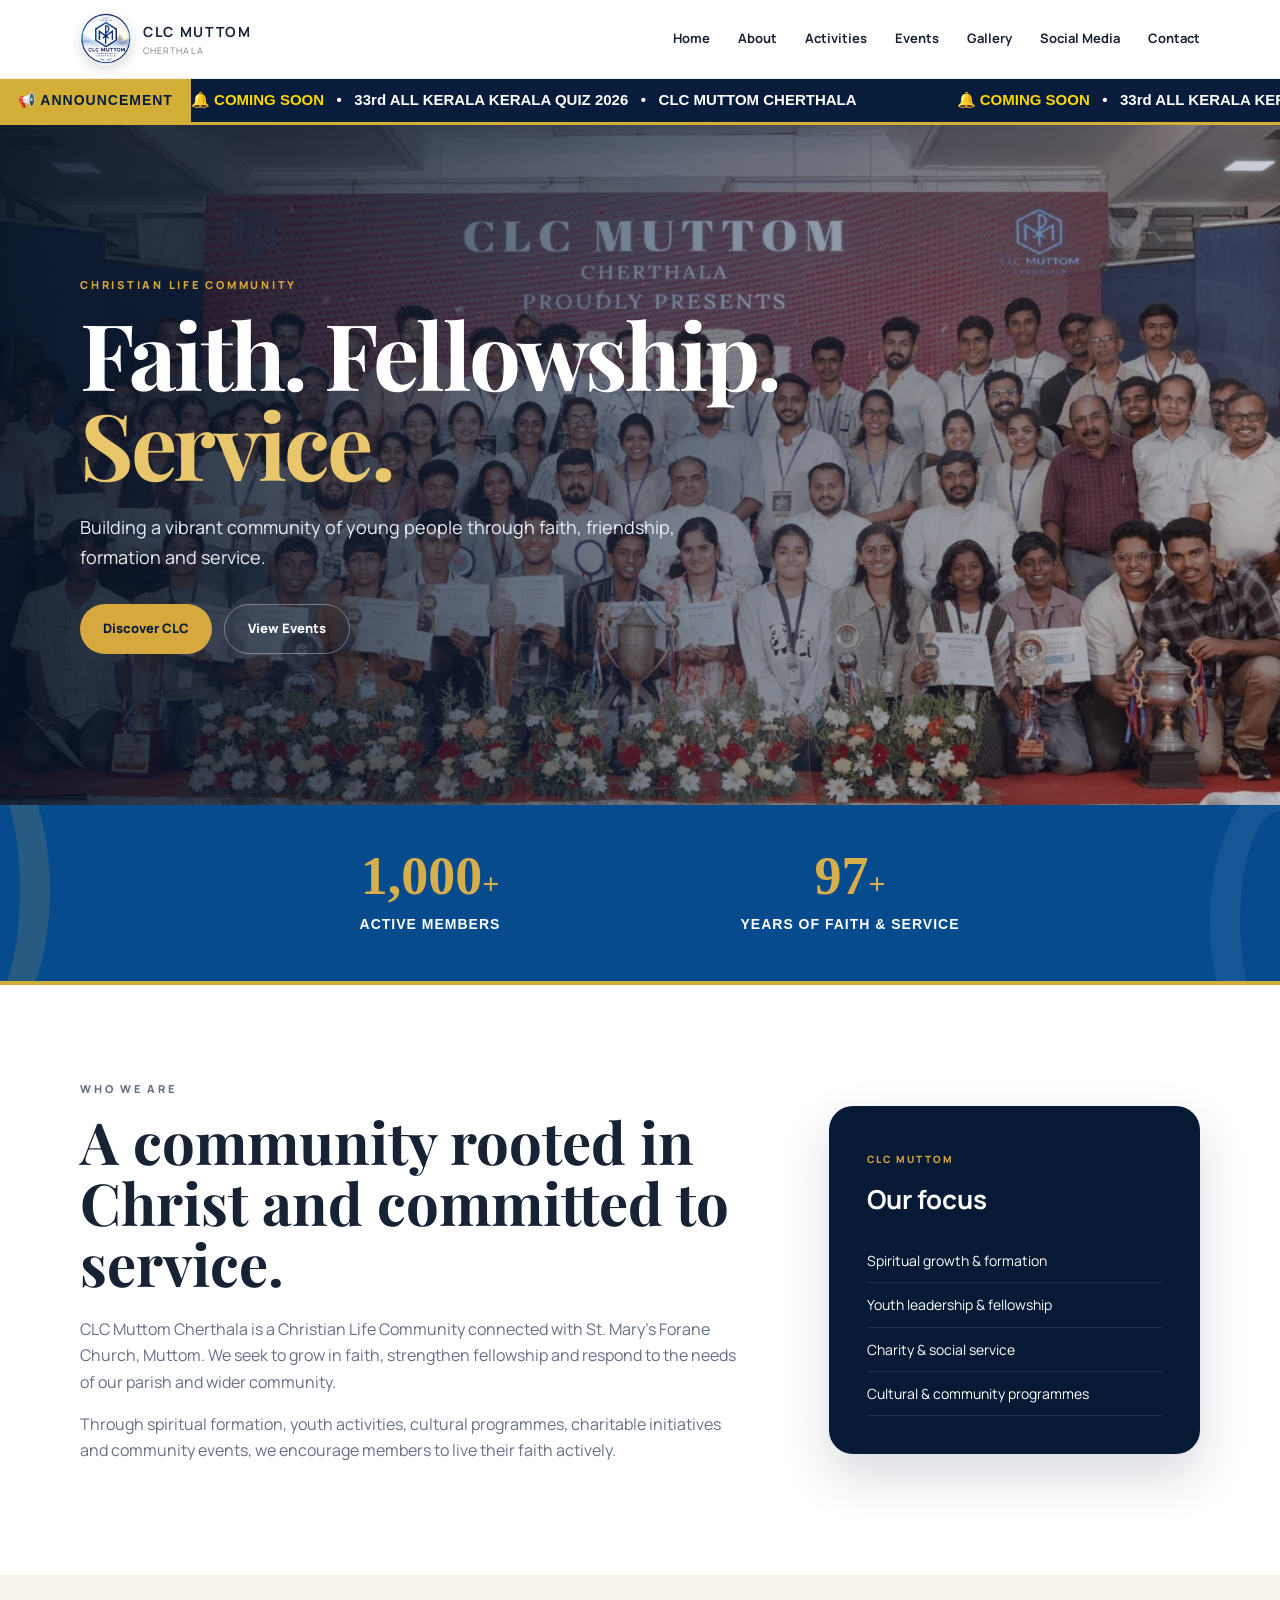
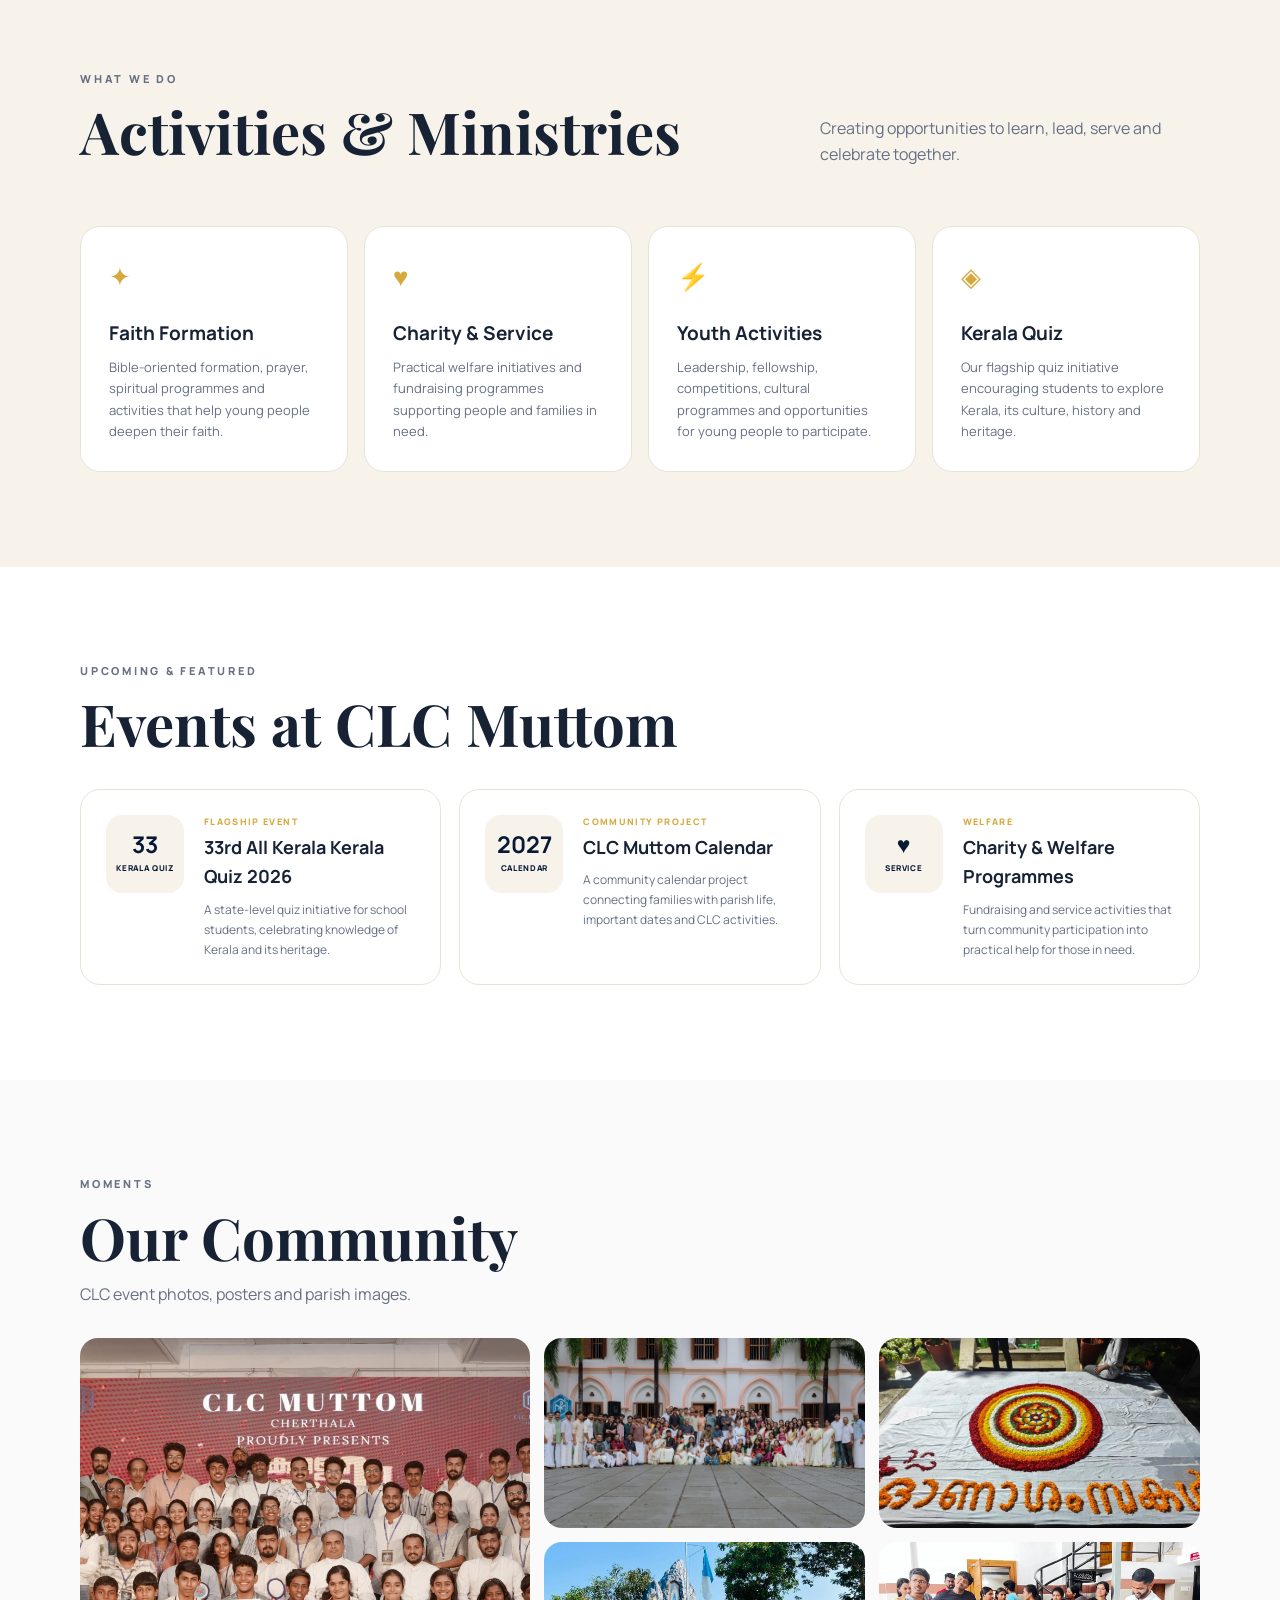
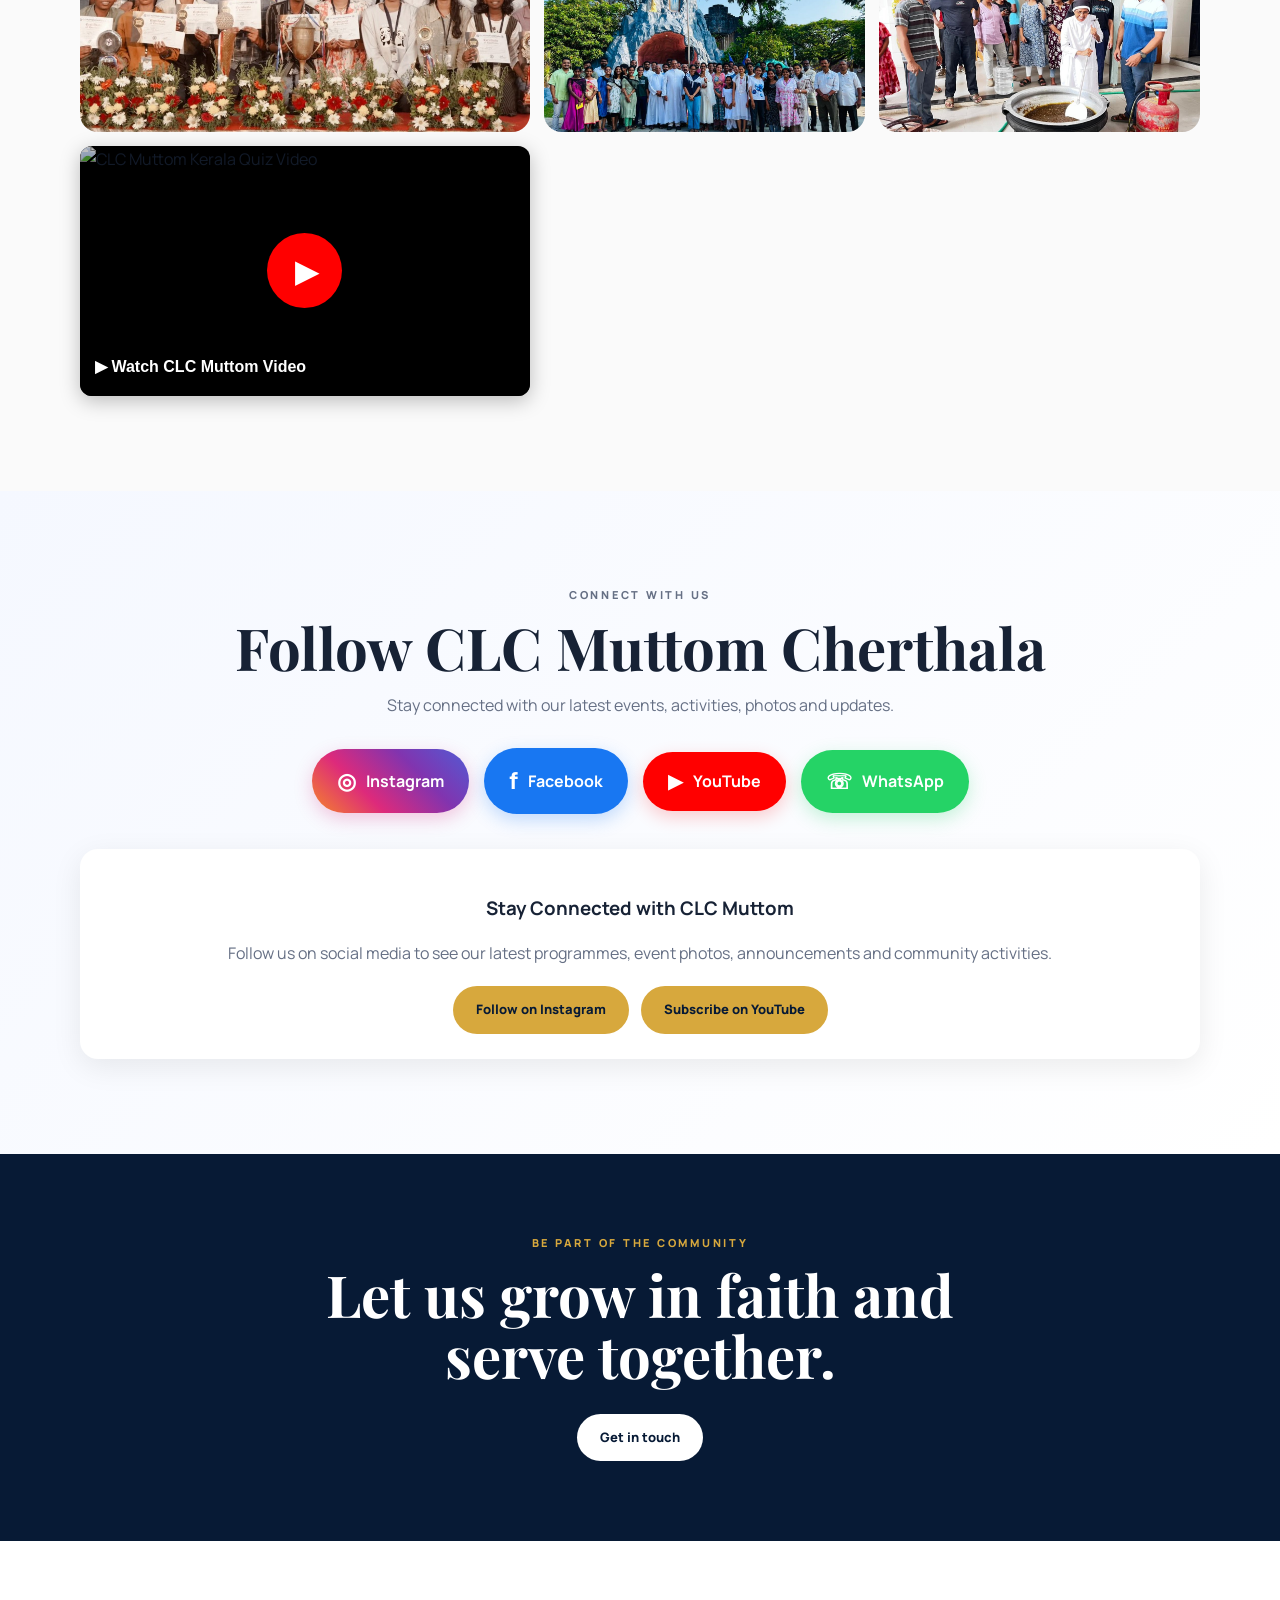
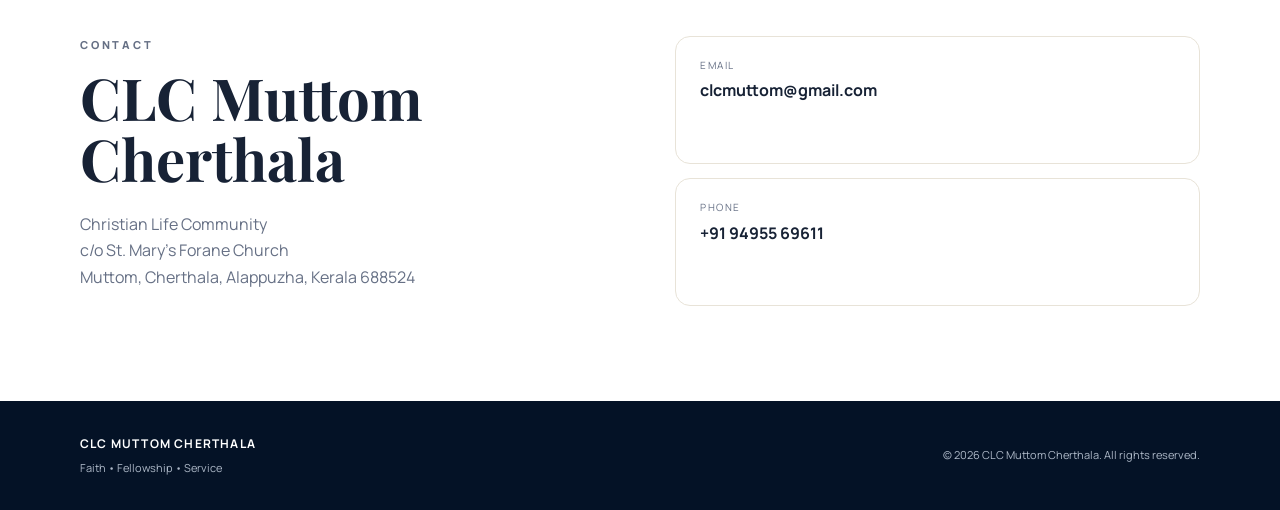
==== index.html @ dbba3a29 "Update index.html" ====
<!DOCTYPE html>
<html lang="en">
<head>
  <meta charset="UTF-8">
  <meta name="viewport" content="width=device-width, initial-scale=1.0">
  <meta name="description" content="Christian Life Community (CLC) Muttom Cherthala — faith, fellowship, service and youth activities.">
  <title>CLC Muttom Cherthala</title>

  <link rel="preconnect" href="https://fonts.googleapis.com">
  <link rel="preconnect" href="https://fonts.gstatic.com" crossorigin>
  <link href="https://fonts.googleapis.com/css2?family=Manrope:wght@400;500;600;700;800&family=Playfair+Display:wght@600;700&display=swap" rel="stylesheet">

  <link rel="stylesheet" href="style.css">
</head>

<body>

<header class="header">
  <div class="container nav">

    <a class="brand" href="#home">
      <img class="brand-logo" src="clc-logo.png" alt="CLC Muttom Cherthala logo">
      <div>
        <strong>CLC MUTTOM</strong>
        <span>CHERTHALA</span>
      </div>
    </a>

    <button class="menu" aria-label="Open menu">☰</button>

   <nav>
  <a href="#home">Home</a>
  <a href="#about">About</a>
  <a href="#activities">Activities</a>
  <a href="#events">Events</a>
  <a href="#gallery">Gallery</a>
  <a href="#social">Social Media</a>
  <a href="#contact">Contact</a>
</nav>

  </div>
</header>
  </header>

</header>

<!-- ANNOUNCEMENT + SCROLLING PANEL -->

<div
  style="
    display:flex;
    width:100%;
    height:46px;
    background:#071d3b;
    border-bottom:3px solid #d4af37;
    overflow:hidden;
    box-sizing:border-box;
  "
>

  <!-- FIXED ANNOUNCEMENT LABEL -->

  <div
    style="
      flex:0 0 auto;
      display:flex;
      align-items:center;
      justify-content:center;
      padding:0 18px;
      background:#d4af37;
      color:#071d3b;
      font-family:Arial,sans-serif;
      font-size:14px;
      font-weight:900;
      letter-spacing:1px;
      white-space:nowrap;
      z-index:10;
    "
  >
    📢 ANNOUNCEMENT
  </div>


  <!-- SCROLLING AREA -->

  <div
    style="
      flex:1;
      overflow:hidden;
      position:relative;
      display:flex;
      align-items:center;
    "
  >

    <div
      style="
        display:flex;
        width:max-content;
        white-space:nowrap;
        animation:clcAnnouncementScroll 15s linear infinite;
      "
    >

      <!-- FIRST TEXT -->

      <a
        href="#events"
        style="
          color:white;
          text-decoration:none;
          font-family:Arial,sans-serif;
          font-size:15px;
          font-weight:700;
          padding-right:100px;
        "
      >

        <span
          style="
            color:#FFD700;
            font-weight:900;
          "
        >
          🔔 COMING SOON
        </span>

        &nbsp; • &nbsp;

        33rd ALL KERALA KERALA QUIZ 2026

        &nbsp; • &nbsp;

        CLC MUTTOM CHERTHALA

      </a>


      <!-- SECOND COPY -->

      <a
        href="#events"
        style="
          color:white;
          text-decoration:none;
          font-family:Arial,sans-serif;
          font-size:15px;
          font-weight:700;
          padding-right:100px;
        "
      >

        <span
          style="
            color:#FFD700;
            font-weight:900;
          "
        >
          🔔 COMING SOON
        </span>

        &nbsp; • &nbsp;

        33rd ALL KERALA KERALA QUIZ 2026

        &nbsp; • &nbsp;

        CLC MUTTOM CHERTHALA

      </a>

    </div>

  </div>

</div>


<style>

@keyframes clcAnnouncementScroll {

  from {
    transform:translateX(0);
  }

  to {
    transform:translateX(-50%);
  }

}


/* MOBILE */

@media (max-width:600px) {

  /* Smaller announcement label */

  div[style*="ANNOUNCEMENT"] {

    padding:0 10px !important;
    font-size:11px !important;

  }

}

</style>
<main>



<!-- HOME -->
<section id="home" class="hero">
  <div class="hero-overlay"></div>

  <div class="container hero-content">
    <p class="eyebrow">CHRISTIAN LIFE COMMUNITY</p>

    <h1>
      Faith. Fellowship.<br>
      <em>Service.</em>
    </h1>

    <p class="hero-text">
      Building a vibrant community of young people through faith,
      friendship, formation and service.
    </p>

    <div class="buttons">
      <a class="btn primary" href="#about">Discover CLC</a>
      <a class="btn ghost" href="#events">View Events</a>
    </div>
  </div>
</section>

  <!-- STATISTICS RIBBON -->
<section style="
    position:relative;
    width:100%;
    min-height:180px;
    background:#064b8d;
    display:flex;
    align-items:center;
    justify-content:center;
    gap:180px;
    padding:35px 8%;
    box-sizing:border-box;
    overflow:hidden;
    border-bottom:4px solid #d4af37;
">

    <!-- Decorative curved ribbon -->
    <div style="
        position:absolute;
        left:-70px;
        top:-55px;
        width:120px;
        height:280px;
        border:30px solid rgba(212,174,70,0.16);
        border-radius:50%;
        pointer-events:none;
    "></div>

    <!-- Decorative curve right -->
    <div style="
        position:absolute;
        right:-70px;
        bottom:-80px;
        width:140px;
        height:280px;
        border:30px solid rgba(255,255,255,0.06);
        border-radius:50%;
        pointer-events:none;
    "></div>


    <!-- PEOPLE ENROLLED -->
    <div style="
        position:relative;
        z-index:2;
        text-align:center;
        min-width:240px;
    ">

        <div style="
            font-family:Georgia,'Times New Roman',serif;
            font-size:54px;
            line-height:1;
            font-weight:700;
            color:#d6ae4b;
            margin-bottom:10px;
        ">
            <span class="clc-counter" data-target="1000">0</span><span style="font-size:30px;">+</span>
        </div>

        <div style="
            font-family:Arial,Helvetica,sans-serif;
            font-size:14px;
            font-weight:800;
            letter-spacing:1px;
            color:#ffffff;
            white-space:nowrap;
        ">
            ACTIVE MEMBERS
        </div>

    </div>


    <!-- YEARS OF EXCELLENCE -->
    <div style="
        position:relative;
        z-index:2;
        text-align:center;
        min-width:240px;
    ">

        <div style="
            font-family:Georgia,'Times New Roman',serif;
            font-size:54px;
            line-height:1;
            font-weight:700;
            color:#d6ae4b;
            margin-bottom:10px;
        ">
            <span class="clc-counter" data-target="97">0</span><span style="font-size:30px;">+</span>
        </div>

        <div style="
            font-family:Arial,Helvetica,sans-serif;
            font-size:14px;
            font-weight:800;
            letter-spacing:1px;
            color:#ffffff;
            white-space:nowrap;
        ">
            YEARS OF FAITH & SERVICE
        </div>

    </div>

</section>


<!-- COUNTER ANIMATION -->
<script>

(function () {

    const counters = document.querySelectorAll(".clc-counter");
    let counterStarted = false;

    function startCLCcounter() {

        if (counterStarted) return;
        counterStarted = true;

        counters.forEach(function(counter) {

            const target = parseInt(counter.getAttribute("data-target"));
            const duration = 2200;
            const startTime = performance.now();

            function updateCounter(currentTime) {

                const elapsed = currentTime - startTime;
                const progress = Math.min(elapsed / duration, 1);

                /* Smooth ease-out */
                const easeOut = 1 - Math.pow(1 - progress, 3);

                const value = Math.floor(easeOut * target);

                counter.textContent = value.toLocaleString();

                if (progress < 1) {
                    requestAnimationFrame(updateCounter);
                } else {
                    counter.textContent = target.toLocaleString();
                }
            }

            requestAnimationFrame(updateCounter);

        });
    }


    /* Start animation when ribbon enters the screen */
    const ribbon = document.querySelector(".clc-counter");

    if (ribbon) {

        const statsSection = ribbon.closest("section");

        const observer = new IntersectionObserver(function(entries) {

            if (entries[0].isIntersecting) {

                startCLCcounter();

                observer.disconnect();
            }

        }, {
            threshold:0.25
        });

        observer.observe(statsSection);
    }

})();

</script>


<!-- MOBILE RESPONSIVE -->
<style>

@media (max-width:600px) {

    /* Statistics ribbon */
    .clc-counter {
        font-size:42px !important;
    }

    .clc-counter + span {
        font-size:25px !important;
    }

    section:has(.clc-counter) {
        gap:35px !important;
        padding:35px 15px !important;
    }

    section:has(.clc-counter) > div {
        min-width:140px !important;
    }

    section:has(.clc-counter) > div > div:last-child {
        font-size:10px !important;
        letter-spacing:.5px !important;
        white-space:normal !important;
    }

}

</style>

<!-- ABOUT -->
<section id="about" class="section">

  <div class="container split">

    <div>
      <p class="eyebrow">WHO WE ARE</p>

      <h2>
        A community rooted in Christ and committed to service.
      </h2>

      <p>
        CLC Muttom Cherthala is a Christian Life Community connected
        with St. Mary's Forane Church, Muttom. We seek to grow in faith,
        strengthen fellowship and respond to the needs of our parish
        and wider community.
      </p>

      <p>
        Through spiritual formation, youth activities, cultural
        programmes, charitable initiatives and community events,
        we encourage members to live their faith actively.
      </p>
    </div>

    <div class="info-card">
      <span>CLC MUTTOM</span>

      <h3>Our focus</h3>

      <ul>
        <li>Spiritual growth & formation</li>
        <li>Youth leadership & fellowship</li>
        <li>Charity & social service</li>
        <li>Cultural & community programmes</li>
      </ul>
    </div>

  </div>

</section>


<!-- ACTIVITIES -->
<section id="activities" class="section alt">

  <div class="container">

    <div class="section-head">

      <div>
        <p class="eyebrow">WHAT WE DO</p>
        <h2>Activities & Ministries</h2>
      </div>

      <p>
        Creating opportunities to learn, lead, serve and celebrate together.
      </p>

    </div>

    <div class="cards">

      <article>
        <div class="icon">✦</div>
        <h3>Faith Formation</h3>
        <p>
          Bible-oriented formation, prayer, spiritual programmes and
          activities that help young people deepen their faith.
        </p>
      </article>

      <article>
        <div class="icon">♥</div>
        <h3>Charity & Service</h3>
        <p>
          Practical welfare initiatives and fundraising programmes
          supporting people and families in need.
        </p>
      </article>

      <article>
        <div class="icon">⚡</div>
        <h3>Youth Activities</h3>
        <p>
          Leadership, fellowship, competitions, cultural programmes
          and opportunities for young people to participate.
        </p>
      </article>

      <article>
        <div class="icon">◈</div>
        <h3>Kerala Quiz</h3>
        <p>
          Our flagship quiz initiative encouraging students to explore
          Kerala, its culture, history and heritage.
        </p>
      </article>

    </div>

  </div>

</section>


<!-- EVENTS -->
<section id="events" class="section">

  <div class="container">

    <p class="eyebrow">UPCOMING & FEATURED</p>

    <h2>Events at CLC Muttom</h2>

    <div class="event-grid">

      <article class="event">

        <div class="date">
          <b>33</b>
          <span>KERALA QUIZ</span>
        </div>

        <div>
          <p class="tag">FLAGSHIP EVENT</p>

          <h3>33rd All Kerala Kerala Quiz 2026</h3>

          <p>
            A state-level quiz initiative for school students,
            celebrating knowledge of Kerala and its heritage.
          </p>
        </div>

      </article>


      <article class="event">

        <div class="date">
          <b>2027</b>
          <span>CALENDAR</span>
        </div>

        <div>
          <p class="tag">COMMUNITY PROJECT</p>

          <h3>CLC Muttom Calendar</h3>

          <p>
            A community calendar project connecting families with
            parish life, important dates and CLC activities.
          </p>
        </div>

      </article>


      <article class="event">

        <div class="date">
          <b>♥</b>
          <span>SERVICE</span>
        </div>

        <div>
          <p class="tag">WELFARE</p>

          <h3>Charity & Welfare Programmes</h3>

          <p>
            Fundraising and service activities that turn community
            participation into practical help for those in need.
          </p>
        </div>

      </article>

    </div>

  </div>

</section>


<!-- GALLERY -->
<section id="gallery" class="section gallery">

  <div class="container">

    <p class="eyebrow">MOMENTS</p>

    <h2>Our Community</h2>

    <p class="muted">
      CLC event photos, posters and parish images.
    </p>


    <div class="gallery-grid">

      <!-- PHOTO 1 -->
      <div class="photo p1">

        <img
          src="clc-community.jpg"
          alt="CLC Muttom Cherthala community event"
          onclick="openLightbox(this)"
          style="cursor:pointer;"
        >

      </div>


      <!-- PHOTO 2 -->
      <div class="photo p2">

        <img
          src="photo2.jpeg"
          alt="CLC Muttom Event"
          onclick="openLightbox(this)"
          style="cursor:pointer;"
        >

      </div>


      <!-- PLACEHOLDER -->
      <div class="photo p3">
         <img
          src="Picture4.jpeg"
          alt="CLC Muttom Event"
          onclick="openLightbox(this)"
          style="cursor:pointer;"
        >
      </div>


      <!-- PLACEHOLDER -->
      <div class="photo p4">
       <img
          src="Picture5.jpeg"
          alt="CLC Muttom Event"
          onclick="openLightbox(this)"
          style="cursor:pointer;"
        >
      </div>

      <!-- PLACEHOLDER -->
      <div class="photo p5">
       <img
          src="Photo7.jpeg"
          alt="CLC Muttom Event"
          onclick="openLightbox(this)"
          style="cursor:pointer;"
        >
      </div>
      
      <!-- CLC YOUTUBE SHORTS VIDEO -->

<div
  onclick="openYouTubeVideo('uhZWXXmLEYw')"
  style="
    position:relative;
    width:100%;
    height:250px;
    overflow:hidden;
    border-radius:12px;
    cursor:pointer;
    background:#000;
    box-shadow:0 5px 20px rgba(0,0,0,0.25);
  "
>

  <img
    src="https://img.youtube.com/vi/uhZWXXmLEYw/hqdefault.jpg"
    alt="CLC Muttom Kerala Quiz Video"
    style="
      width:100%;
      height:100%;
      object-fit:cover;
      display:block;
    "
  >

  <!-- DARK OVERLAY -->
  <div
    style="
      position:absolute;
      inset:0;
      background:rgba(0,0,0,0.25);
      display:flex;
      align-items:center;
      justify-content:center;
    "
  >

    <!-- PLAY BUTTON -->
    <div
      style="
        width:75px;
        height:75px;
        background:#ff0000;
        border-radius:50%;
        display:flex;
        align-items:center;
        justify-content:center;
        box-shadow:0 5px 25px rgba(0,0,0,0.5);
      "
    >

      <span
        style="
          color:#fff;
          font-size:32px;
          margin-left:6px;
        "
      >▶</span>

    </div>

  </div>

  <!-- TITLE -->
  <div
    style="
      position:absolute;
      left:0;
      right:0;
      bottom:0;
      padding:45px 15px 15px;
      background:linear-gradient(
        transparent,
        rgba(0,0,0,0.9)
      );
      color:#fff;
      font-family:Arial,sans-serif;
      font-size:16px;
      font-weight:700;
    "
  >
    ▶ Watch CLC Muttom Video
  </div>

</div>

    </div>

  </div>

</section>


<!-- FULLSCREEN IMAGE LIGHTBOX -->
<div
  id="imagePopup"
  onclick="closeLightbox()"
  style="
    display:none;
    position:fixed;
    z-index:99999;
    left:0;
    top:0;
    width:100%;
    height:100%;
    background:rgba(0,0,0,0.95);
    justify-content:center;
    align-items:center;
    padding:20px;
    box-sizing:border-box;
  "
>

  <!-- CLOSE BUTTON -->
  <span
    onclick="closeLightbox()"
    style="
      position:absolute;
      top:15px;
      right:30px;
      color:white;
      font-size:50px;
      font-weight:bold;
      cursor:pointer;
      z-index:100000;
      line-height:1;
    "
  >
    &times;
  </span>


  <!-- LARGE IMAGE -->
  <img
    id="popupImage"
    src=""
    alt="Large gallery image"
    onclick="event.stopPropagation()"
    style="
      max-width:95%;
      max-height:90%;
      width:auto;
      height:auto;
      object-fit:contain;
      border-radius:10px;
      box-shadow:0 10px 40px rgba(0,0,0,0.6);
    "
  >

</div>
<!-- SOCIAL MEDIA -->
<section id="social" class="section" style="
  text-align:center;
  background:linear-gradient(135deg,#f5f8ff,#ffffff);
">

  <div class="container">

    <p class="eyebrow">CONNECT WITH US</p>

    <h2>Follow CLC Muttom Cherthala</h2>

    <p class="muted" style="margin-bottom:30px;">
      Stay connected with our latest events, activities, photos and updates.
    </p>

    <div style="
      display:flex;
      justify-content:center;
      align-items:center;
      flex-wrap:wrap;
      gap:15px;
    ">

      <!-- INSTAGRAM -->
      <a
        href="https://www.instagram.com/clc_muttom"
        target="_blank"
        rel="noopener noreferrer"
        style="
          display:flex;
          align-items:center;
          justify-content:center;
          gap:10px;
          padding:14px 25px;
          background:linear-gradient(45deg,#f58529,#dd2a7b,#8134af,#515bd4);
          color:white;
          text-decoration:none;
          border-radius:50px;
          font-weight:700;
          box-shadow:0 6px 18px rgba(221,42,123,0.25);
          transition:0.3s;
        "
      >
        <span style="font-size:22px;">◎</span>
        Instagram
      </a>


      <!-- FACEBOOK -->
      <a
        href="https://www.facebook.com/clcmuttomcherthala"
        target="_blank"
        rel="noopener noreferrer"
        style="
          display:flex;
          align-items:center;
          justify-content:center;
          gap:10px;
          padding:14px 25px;
          background:#1877F2;
          color:white;
          text-decoration:none;
          border-radius:50px;
          font-weight:700;
          box-shadow:0 6px 18px rgba(24,119,242,0.25);
          transition:0.3s;
        "
      >
        <span style="font-size:23px;font-weight:800;">f</span>
        Facebook
      </a>


      <!-- YOUTUBE -->
      <a
        href="https://www.youtube.com/@clcmuttomcherthala1929"
        target="_blank"
        rel="noopener noreferrer"
        style="
          display:flex;
          align-items:center;
          justify-content:center;
          gap:10px;
          padding:14px 25px;
          background:#FF0000;
          color:white;
          text-decoration:none;
          border-radius:50px;
          font-weight:700;
          box-shadow:0 6px 18px rgba(255,0,0,0.20);
          transition:0.3s;
        "
      >
        <span style="font-size:19px;">▶</span>
        YouTube
      </a>


      <!-- WHATSAPP -->
      <a
        href="https://wa.me/919495569611"
        target="_blank"
        rel="noopener noreferrer"
        style="
          display:flex;
          align-items:center;
          justify-content:center;
          gap:10px;
          padding:14px 25px;
          background:#25D366;
          color:white;
          text-decoration:none;
          border-radius:50px;
          font-weight:700;
          box-shadow:0 6px 18px rgba(37,211,102,0.25);
          transition:0.3s;
        "
      >
        <span style="font-size:21px;">☏</span>
        WhatsApp
      </a>

    </div>


    <!-- SOCIAL MEDIA CALL TO ACTION -->
    <div style="
      margin-top:35px;
      padding:25px;
      border-radius:18px;
      background:white;
      box-shadow:0 8px 30px rgba(0,0,0,0.08);
    ">

      <h3 style="margin-bottom:10px;">
        Stay Connected with CLC Muttom
      </h3>

      <p style="margin-bottom:20px;">
        Follow us on social media to see our latest programmes,
        event photos, announcements and community activities.
      </p>

      <div style="
        display:flex;
        justify-content:center;
        flex-wrap:wrap;
        gap:12px;
      ">

        <a
          href="https://www.instagram.com/clc_muttom"
          target="_blank"
          rel="noopener noreferrer"
          class="btn primary"
        >
          Follow on Instagram
        </a>

        <a
          href="https://www.youtube.com/@clcmuttomcherthala1929"
          target="_blank"
          rel="noopener noreferrer"
          class="btn primary"
        >
          Subscribe on YouTube
        </a>

      </div>

    </div>

  </div>

</section>

<!-- CTA -->
<section class="cta">

  <div class="container">

    <p class="eyebrow">BE PART OF THE COMMUNITY</p>

    <h2>
      Let us grow in faith and serve together.
    </h2>

    <a class="btn light" href="#contact">
      Get in touch
    </a>

  </div>

</section>


<!-- CONTACT -->
<section id="contact" class="section">

  <div class="container contact">

    <div>

      <p class="eyebrow">CONTACT</p>

      <h2>CLC Muttom Cherthala</h2>

      <p>
        Christian Life Community<br>
        c/o St. Mary's Forane Church<br>
        Muttom, Cherthala, Alappuzha, Kerala 688524
      </p>

    </div>


    <div class="contact-box">

      <a href="mailto:clcmuttom@gmail.com">
        <span>Email</span>
        <b>clcmuttom@gmail.com</b>
      </a>

      <a href="tel:+919495569611">
        <span>Phone</span>
        <b>+91 94955 69611</b>
      </a>

    </div>

  </div>

</section>

</main>


<!-- FOOTER -->
<footer>

  <div class="container footer">

    <div>
      <strong>CLC MUTTOM CHERTHALA</strong>
      <p>Faith • Fellowship • Service</p>
    </div>

    <p>
      © <span id="year"></span>
      CLC Muttom Cherthala. All rights reserved.
    </p>

  </div>

</footer>


<!-- EXISTING JAVASCRIPT -->
<script src="script.js"></script>


<!-- LIGHTBOX JAVASCRIPT -->
<script>

function openLightbox(image) {

  const popup = document.getElementById("imagePopup");
  const popupImage = document.getElementById("popupImage");

  popupImage.src = image.src;
  popupImage.alt = image.alt;

  popup.style.display = "flex";

  // Prevent the page behind the popup from scrolling
  document.body.style.overflow = "hidden";
}


function closeLightbox() {

  const popup = document.getElementById("imagePopup");

  popup.style.display = "none";

  // Enable page scrolling again
  document.body.style.overflow = "auto";
}


// Close popup when ESC key is pressed
document.addEventListener("keydown", function(event) {

  if (event.key === "Escape") {
    closeLightbox();
  }

});

</script>
  <!-- YOUTUBE VIDEO POPUP -->

<div
  id="youtubePopup"
  onclick="closeYouTubeVideo()"
  style="
    display:none;
    position:fixed;
    z-index:999999;
    top:0;
    left:0;
    width:100%;
    height:100%;
    background:rgba(0,0,0,0.95);
    align-items:center;
    justify-content:center;
    padding:20px;
    box-sizing:border-box;
  "
>

  <button
    onclick="closeYouTubeVideo()"
    style="
      position:absolute;
      top:15px;
      right:25px;
      width:50px;
      height:50px;
      border:0;
      background:transparent;
      color:#fff;
      font-size:45px;
      line-height:45px;
      cursor:pointer;
      z-index:1000000;
    "
  >
    &times;
  </button>

  <div
    onclick="event.stopPropagation()"
    style="
      position:relative;
      width:90%;
      max-width:1000px;
      aspect-ratio:16/9;
      background:#000;
      border-radius:10px;
      overflow:hidden;
      box-shadow:0 10px 50px rgba(0,0,0,0.8);
    "
  >

    <iframe
      id="youtubeFrame"
      src=""
      title="Onam Celebration 2026"
      allow="autoplay; encrypted-media; picture-in-picture; fullscreen"
      allowfullscreen
      style="
        width:100%;
        height:100%;
        border:0;
        display:block;
      "
    ></iframe>

  </div>

</div>

<script>

function openYouTubeVideo(videoID) {

  var popup = document.getElementById("youtubePopup");

  var frame = document.getElementById("youtubeFrame");

  frame.src =
    "https://www.youtube.com/embed/" +
    videoID +
    "?autoplay=1&rel=0";

  popup.style.display = "flex";

  document.body.style.overflow = "hidden";
}


function closeYouTubeVideo() {

  var popup = document.getElementById("youtubePopup");

  var frame = document.getElementById("youtubeFrame");

  frame.src = "";

  popup.style.display = "none";

  document.body.style.overflow = "auto";
}


document.addEventListener("keydown", function(event) {

  if (event.key === "Escape") {

    closeYouTubeVideo();

  }

});

</script>

</body>
</html>
---- style.css ----
:root{--navy:#071a35;--blue:#123f78;--gold:#d7a83d;--cream:#f7f3ea;--ink:#172235;--muted:#667085;--white:#fff;--line:#e8e3d8}
*{box-sizing:border-box}html{scroll-behavior:smooth}body{margin:0;font-family:Manrope,Arial,sans-serif;color:var(--ink);line-height:1.65;background:#fff}a{text-decoration:none;color:inherit}.container{width:min(1120px,92%);margin:auto}
.header{position:sticky;top:0;z-index:20;background:rgba(255,255,255,.94);backdrop-filter:blur(12px);border-bottom:1px solid #eee}.nav{height:78px;display:flex;align-items:center;justify-content:space-between}.brand{display:flex;align-items:center;gap:11px}.brand-logo{width:52px;height:52px;border-radius:50%;object-fit:cover;box-shadow:0 4px 12px rgba(7,26,53,.15)}.brand strong,.brand span{display:block;letter-spacing:.12em}.brand strong{font-size:14px}.brand span{font-size:9px;color:#7a7f89;margin-top:1px}.nav nav{display:flex;gap:28px;font-size:13px;font-weight:700}.nav nav a:hover{color:var(--blue)}.menu{display:none;border:0;background:none;font-size:25px}
.hero{min-height:680px;display:flex;align-items:center;position:relative;background-image:linear-gradient(90deg,rgba(4,18,38,.9),rgba(8,32,65,.55),rgba(8,32,65,.2)),url("clc-community.jpg");background-size:cover;background-position:center 42%;overflow:hidden}.hero:after{content:"";position:absolute;right:-180px;bottom:-260px;width:650px;height:650px;border-radius:50%;border:1px solid rgba(255,255,255,.14);box-shadow:0 0 0 70px rgba(255,255,255,.03),0 0 0 140px rgba(255,255,255,.02)}.hero-content{position:relative;z-index:2;color:#fff;padding:100px 0}.eyebrow{font-size:11px;letter-spacing:.25em;font-weight:800;color:var(--gold);margin:0 0 13px}.hero h1{font-family:"Playfair Display",serif;font-size:clamp(52px,8vw,92px);line-height:.98;margin:0 0 25px;letter-spacing:-.03em}.hero h1 em{color:#e7c66c;font-style:normal}.hero-text{max-width:610px;font-size:18px;color:#e8edf5}.buttons{display:flex;gap:12px;margin-top:32px}.btn{display:inline-flex;align-items:center;justify-content:center;padding:13px 23px;border-radius:999px;font-weight:800;font-size:13px}.primary{background:var(--gold);color:var(--navy)}.ghost{border:1px solid rgba(255,255,255,.35);color:#fff}.light{background:#fff;color:var(--navy)}
.section{padding:95px 0}.alt{background:var(--cream)}.split{display:grid;grid-template-columns:1.35fr .75fr;gap:80px;align-items:center}.section h2{font-family:"Playfair Display",serif;font-size:clamp(36px,5vw,58px);line-height:1.05;margin:0 0 22px}.section p{color:var(--muted)}.info-card{background:var(--navy);color:#fff;padding:38px;border-radius:24px;box-shadow:0 22px 50px rgba(7,26,53,.16)}.info-card span{font-size:10px;letter-spacing:.2em;color:var(--gold);font-weight:800}.info-card h3{font-size:26px;margin:8px 0 18px}.info-card ul{padding:0;margin:0;list-style:none}.info-card li{padding:10px 0;border-bottom:1px solid rgba(255,255,255,.1);font-size:14px}
.section-head{display:flex;justify-content:space-between;gap:40px;align-items:end;margin-bottom:42px}.section-head>p{max-width:380px}.cards{display:grid;grid-template-columns:repeat(4,1fr);gap:16px}.cards article{background:#fff;padding:28px;border-radius:20px;border:1px solid var(--line);transition:.2s}.cards article:hover{transform:translateY(-5px);box-shadow:0 18px 35px rgba(23,34,53,.08)}.icon{font-size:26px;color:var(--gold);margin-bottom:20px}.cards h3{margin:0 0 8px;font-size:19px}.cards p{font-size:13px;margin:0}
.event-grid{display:grid;grid-template-columns:repeat(3,1fr);gap:18px;margin-top:35px}.event{border:1px solid var(--line);border-radius:20px;padding:25px;display:flex;gap:20px;background:#fff}.date{min-width:78px;height:78px;border-radius:16px;background:var(--cream);display:grid;place-items:center;align-content:center;text-align:center;color:var(--navy)}.date b{font-size:23px;line-height:1}.date span{font-size:8px;font-weight:800;letter-spacing:.08em;margin-top:5px}.event h3{margin:3px 0 8px;font-size:18px}.event p{font-size:12px;margin:0}.tag{color:var(--gold)!important;font-size:9px!important;letter-spacing:.15em;font-weight:800}
.gallery{background:#fafafa}.muted{margin-top:-8px}.gallery-grid{display:grid;grid-template-columns:1.4fr 1fr 1fr;grid-template-rows:190px 190px;gap:14px;margin-top:30px}.photo{border-radius:18px;background:linear-gradient(135deg,#dce5f0,#8aa1bd);display:grid;place-items:center;color:#fff;font-weight:800;text-shadow:0 2px 10px #234;overflow:hidden}.photo img{width:100%;height:100%;object-fit:cover}.p1{grid-row:span 2;background:linear-gradient(135deg,#0a2445,#7890ac)}.p2{background:linear-gradient(135deg,#c6a34c,#f1df9c)}.p3{background:linear-gradient(135deg,#6d7e95,#d9dee4)}.p4{background:linear-gradient(135deg,#243b55,#5b7694)}
.cta{padding:80px 0;background:var(--navy);color:#fff;text-align:center}.cta h2{font-family:"Playfair Display",serif;font-size:clamp(36px,5vw,58px);max-width:700px;margin:0 auto 28px;line-height:1.05}.cta .eyebrow{margin-bottom:12px}
.contact{display:grid;grid-template-columns:1fr 1fr;gap:70px}.contact-box{display:grid;gap:14px}.contact-box a{border:1px solid var(--line);padding:20px 24px;border-radius:15px}.contact-box span{display:block;font-size:10px;text-transform:uppercase;letter-spacing:.15em;color:var(--muted)}.contact-box b{display:block;margin-top:4px}
footer{background:#041226;color:#fff;padding:28px 0}.footer{display:flex;justify-content:space-between;align-items:center;gap:30px}.footer strong{letter-spacing:.1em;font-size:12px}.footer p{color:#aeb9c8;font-size:11px;margin:4px 0}
@media(max-width:850px){.nav nav{display:none}.menu{display:block}.nav nav.open{display:flex;position:absolute;left:0;right:0;top:78px;background:#fff;padding:20px 4%;flex-direction:column;gap:15px;border-bottom:1px solid #eee}.split,.contact{grid-template-columns:1fr;gap:35px}.cards{grid-template-columns:1fr 1fr}.event-grid{grid-template-columns:1fr}.section-head{display:block}.gallery-grid{grid-template-columns:1fr 1fr;grid-template-rows:180px 180px}.p1{grid-row:auto}.footer{display:block}}
@media(max-width:520px){.cards{grid-template-columns:1fr}.gallery-grid{grid-template-columns:1fr;grid-template-rows:180px 180px 180px 180px}.hero{min-height:620px}.section{padding:70px 0}.hero h1{font-size:55px}}
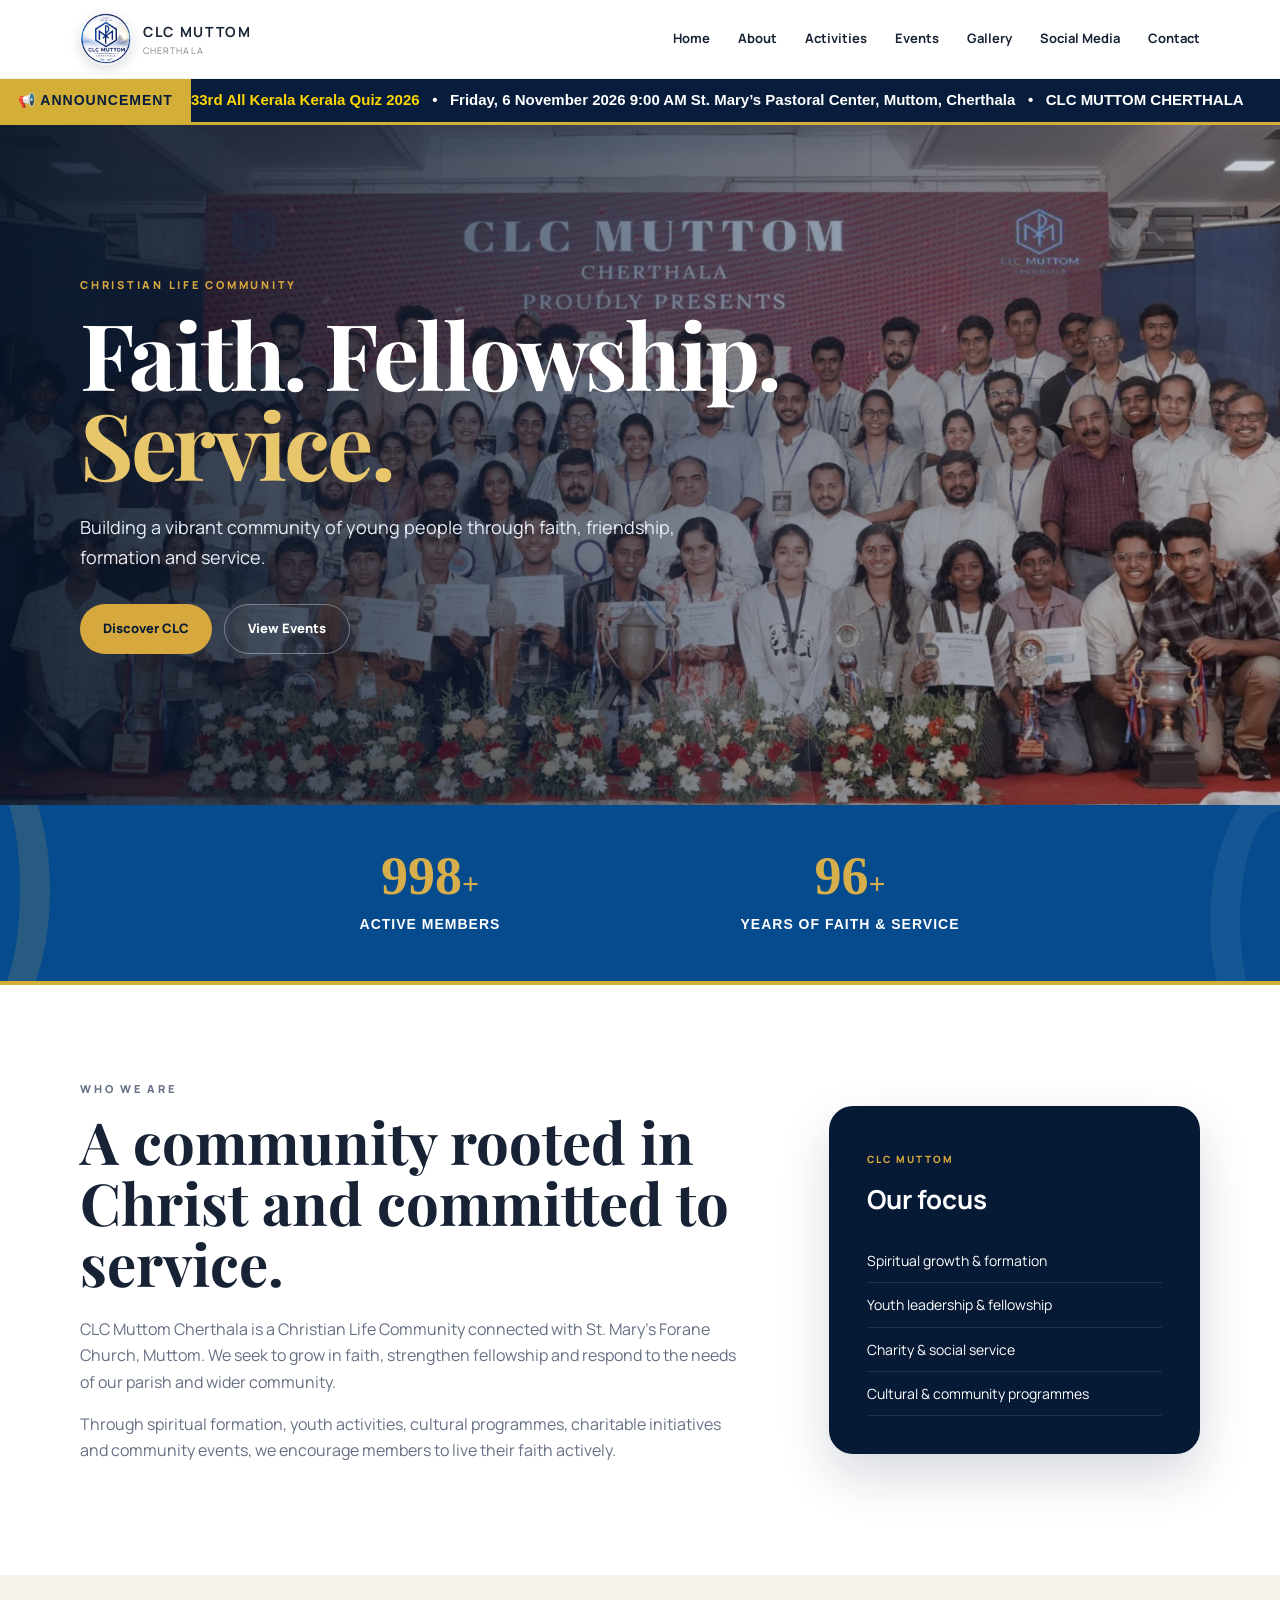
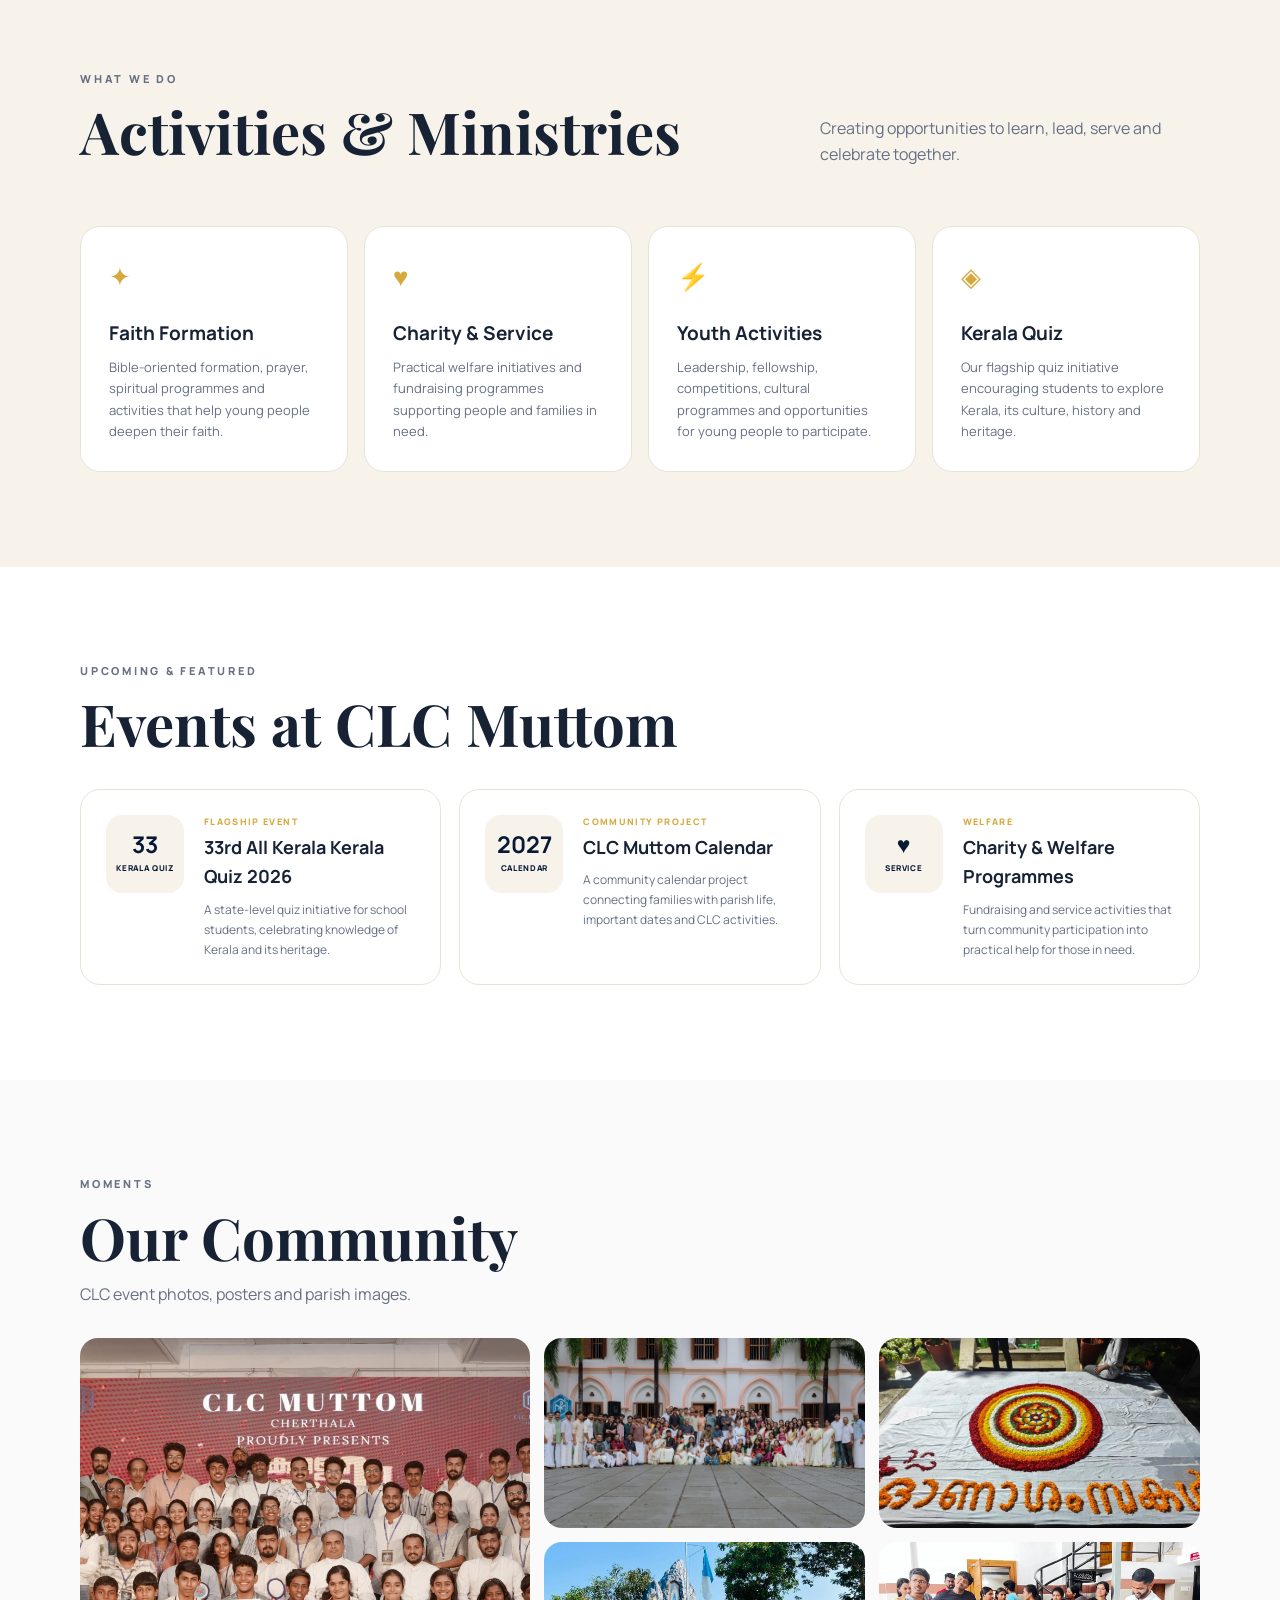
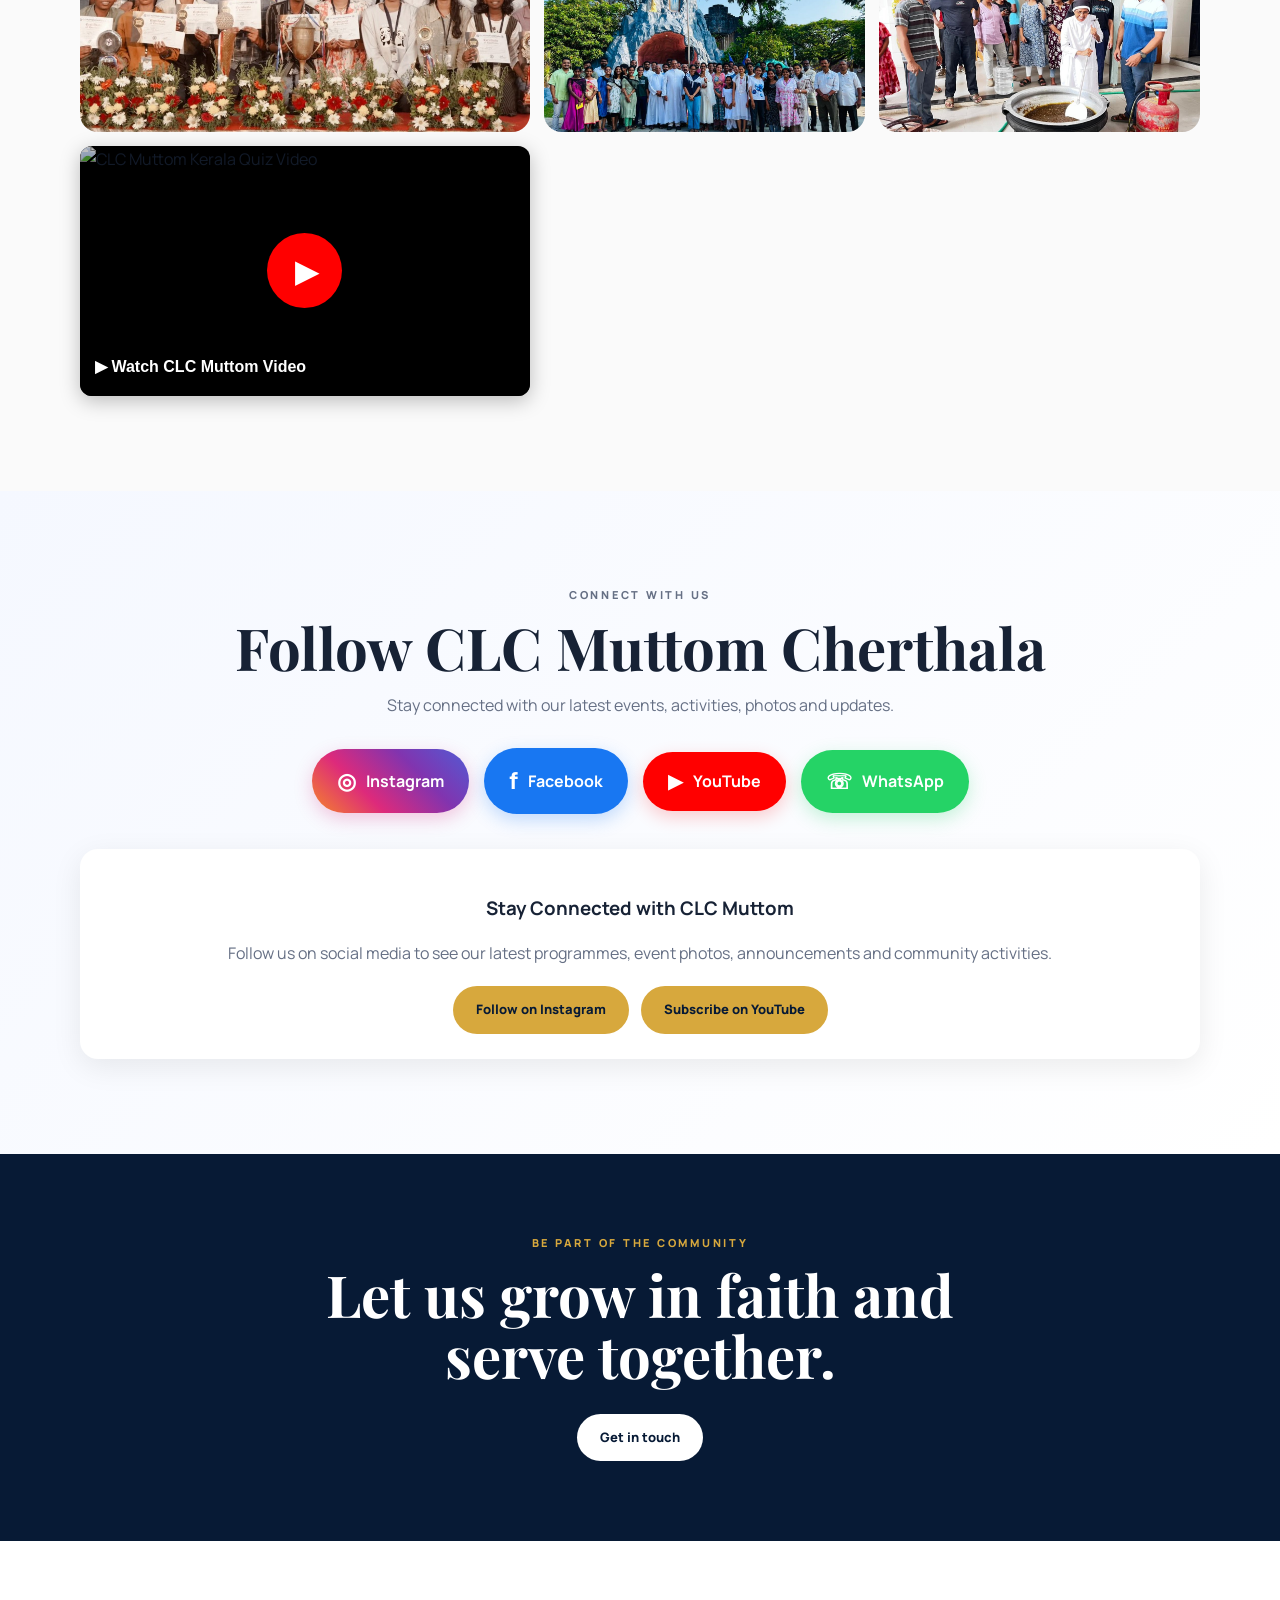
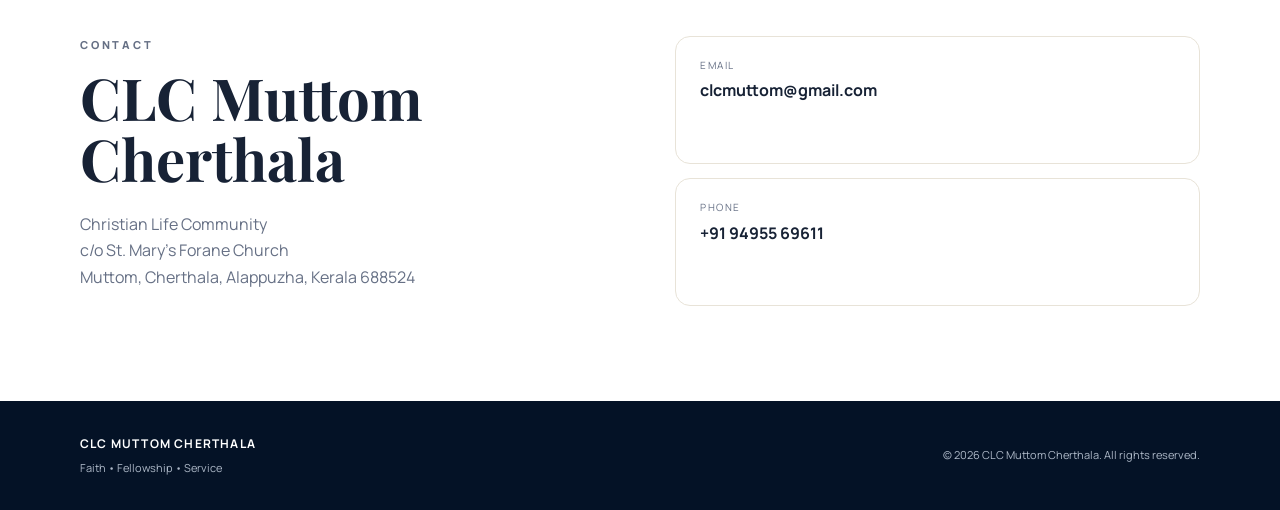
==== commit 29efca0a: "Update index.html" ====
--- a/index.html
+++ b/index.html
@@ -122,12 +122,12 @@
             font-weight:900;
           "
         >
-          🔔 COMING SOON
+          33rd All Kerala Kerala Quiz 2026
         </span>
 
         &nbsp; • &nbsp;
 
-        33rd ALL KERALA KERALA QUIZ 2026
+        Friday, 6 November 2026 9:00 AM St. Mary’s Pastoral Center, Muttom, Cherthala
 
         &nbsp; • &nbsp;
 
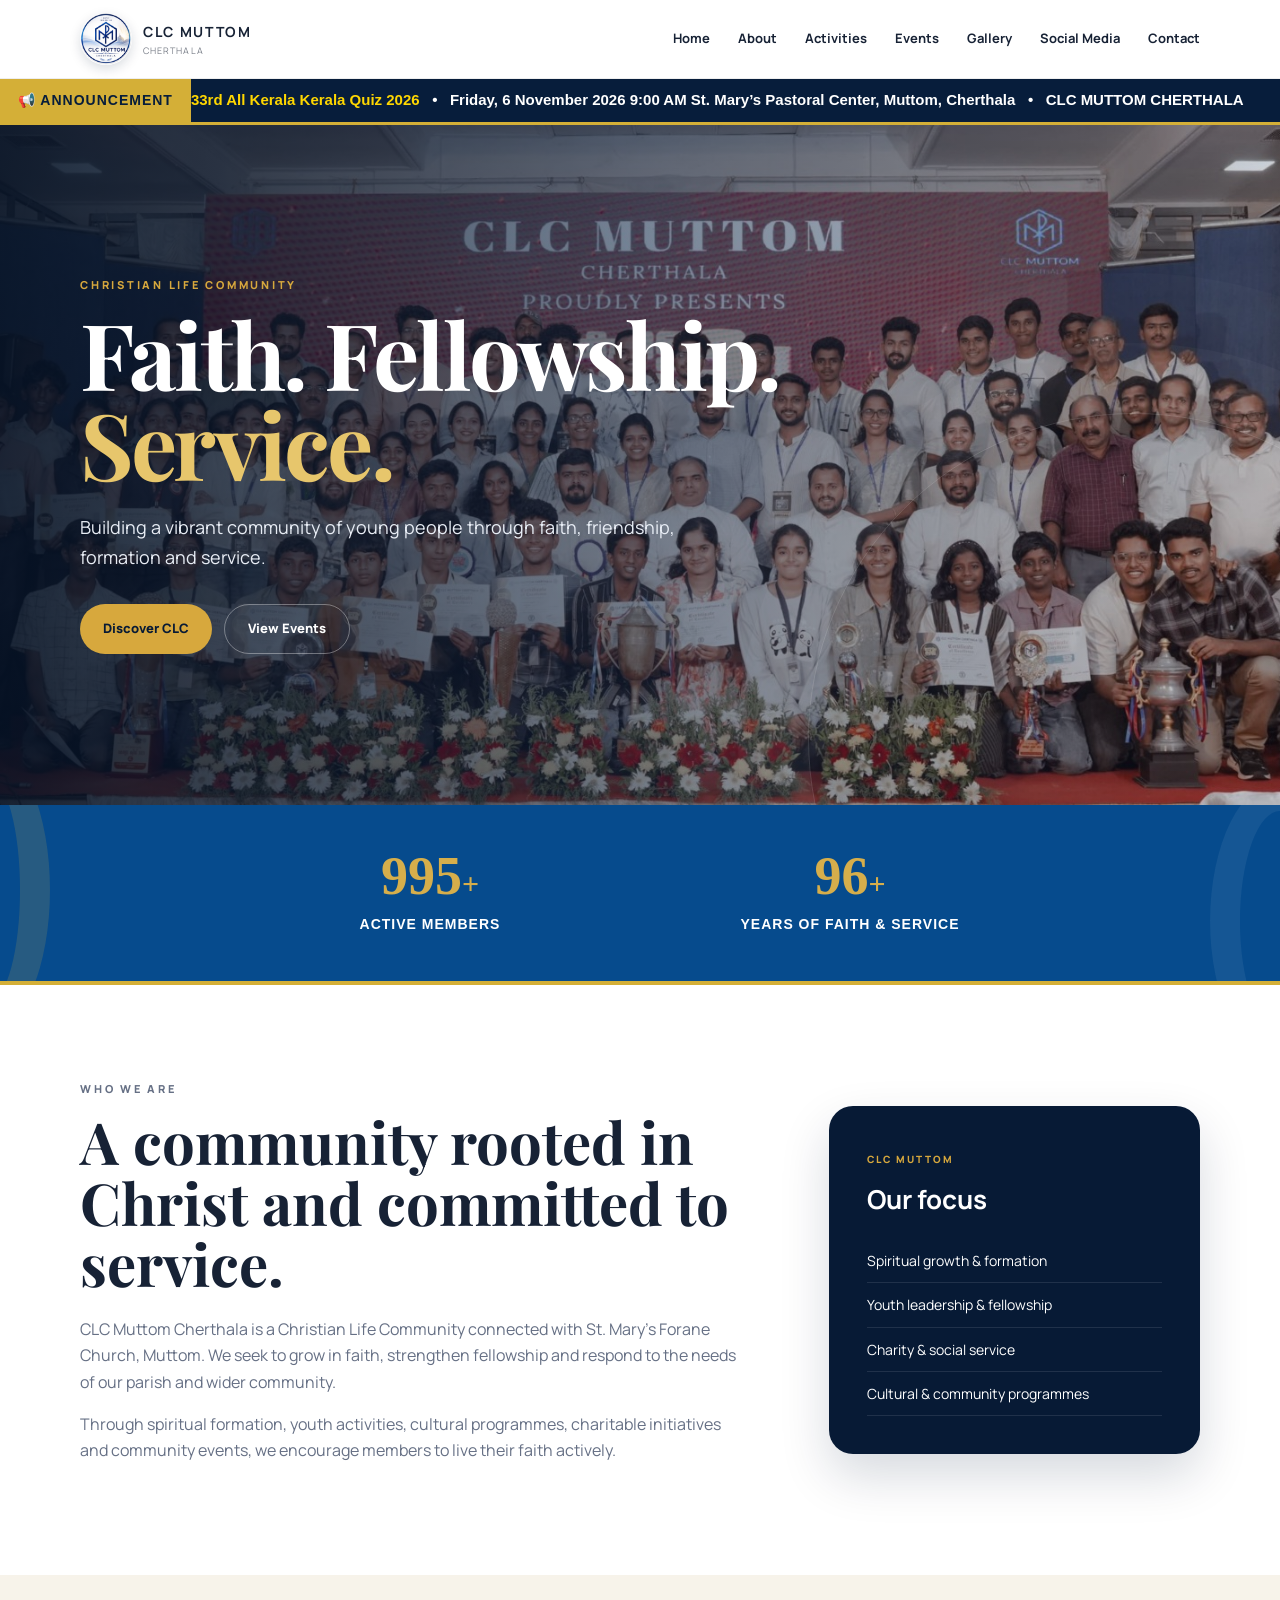
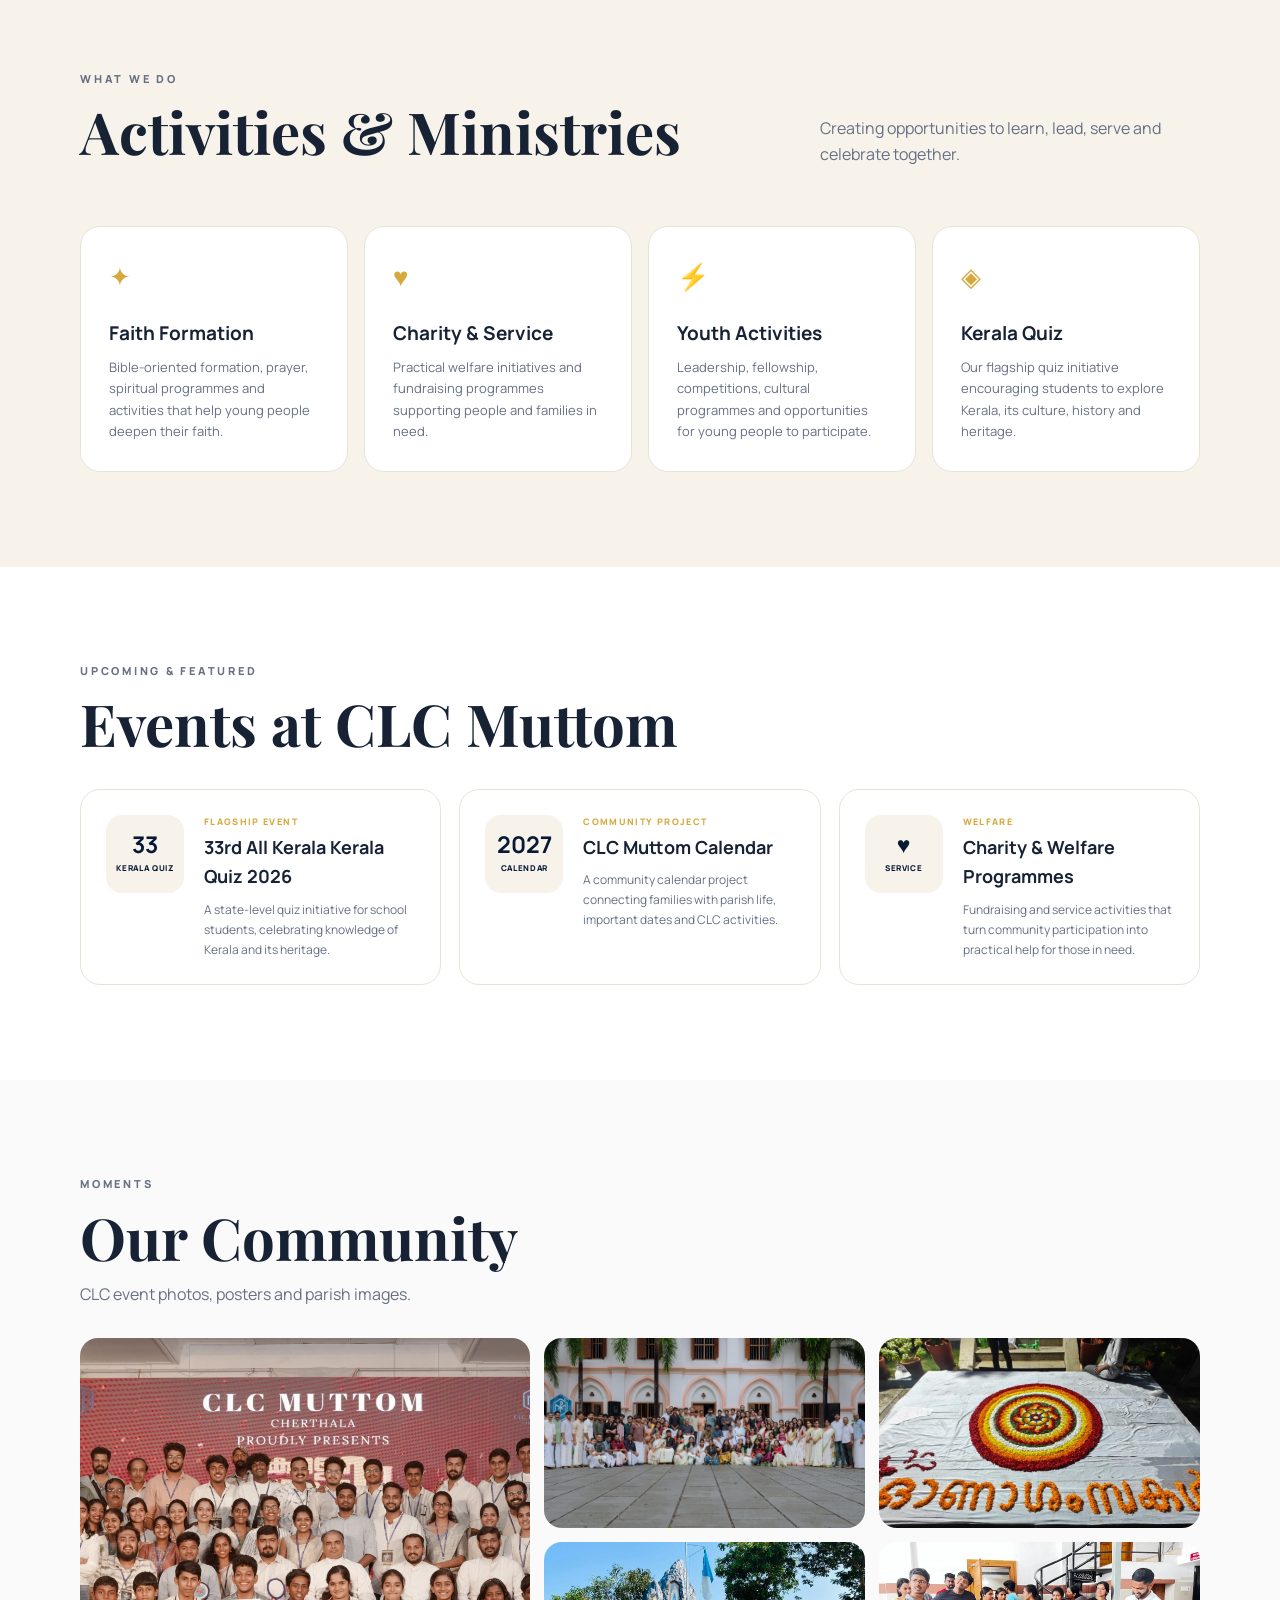
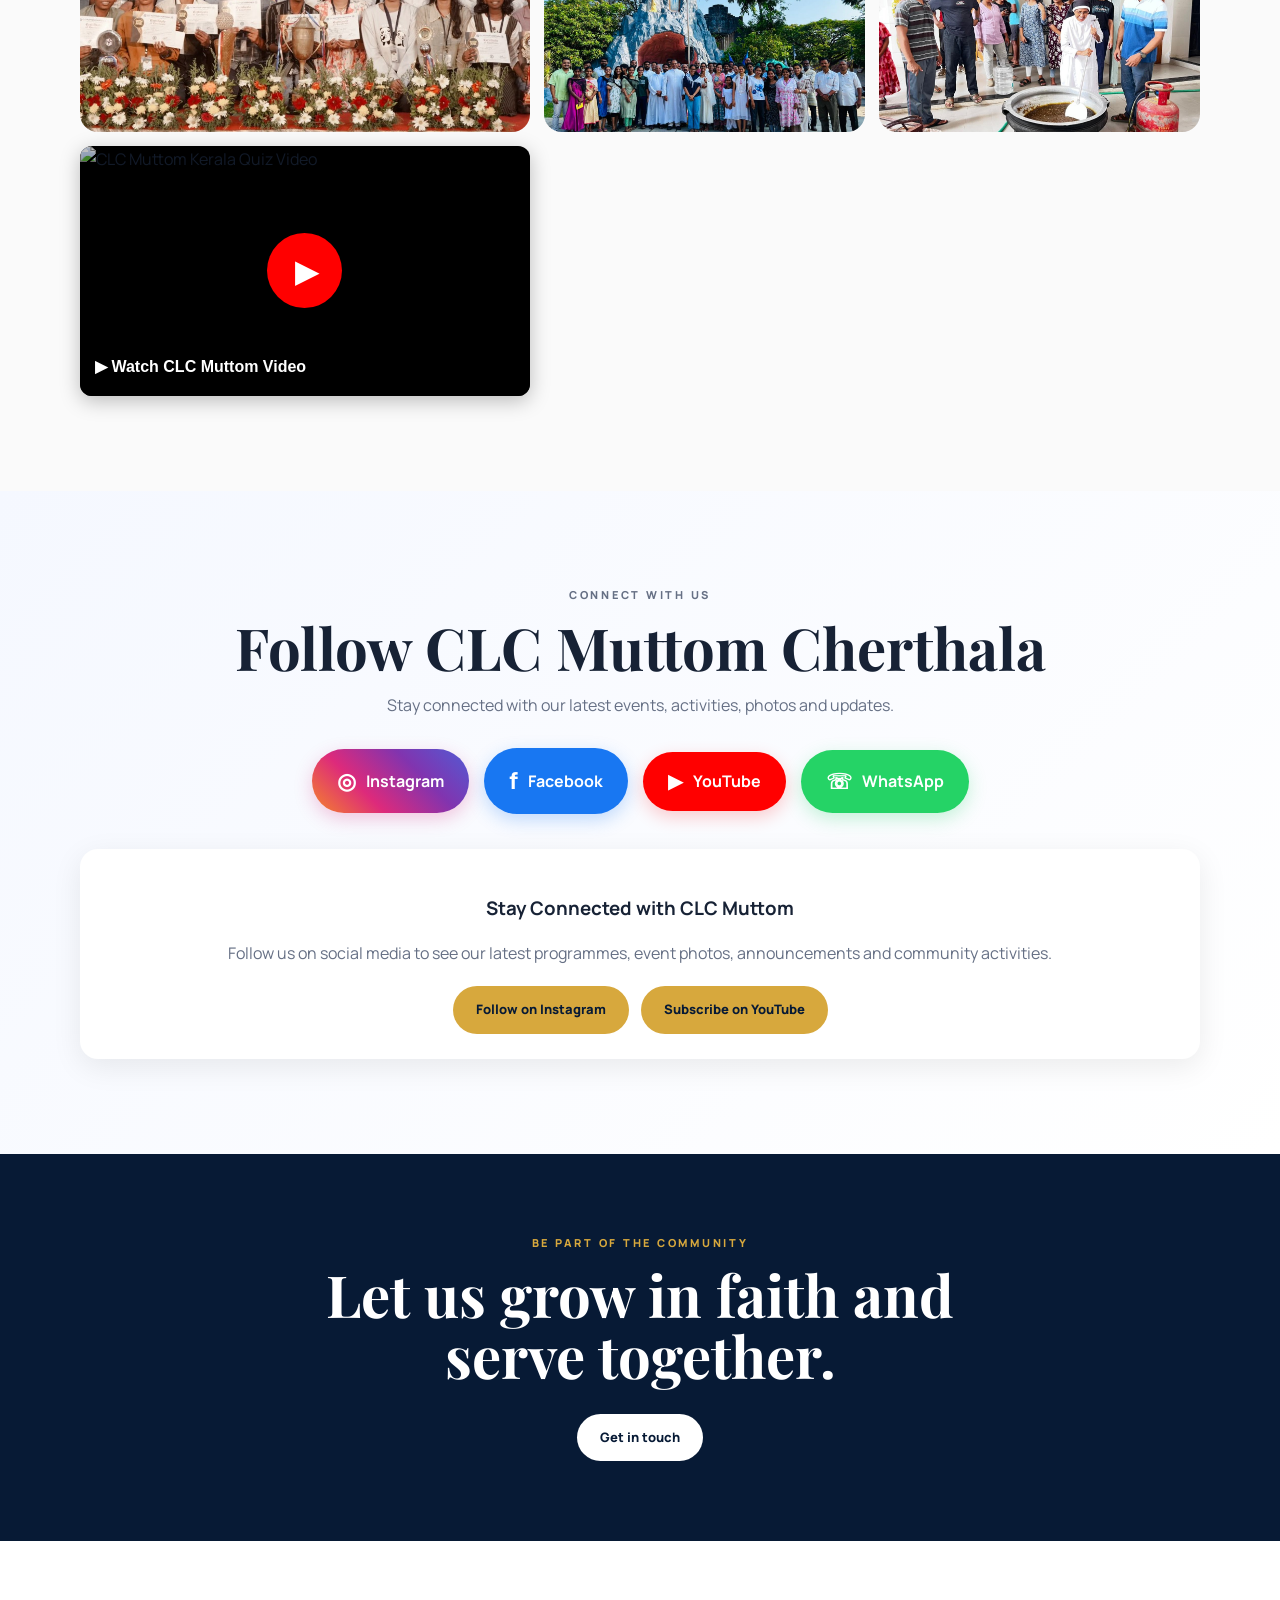
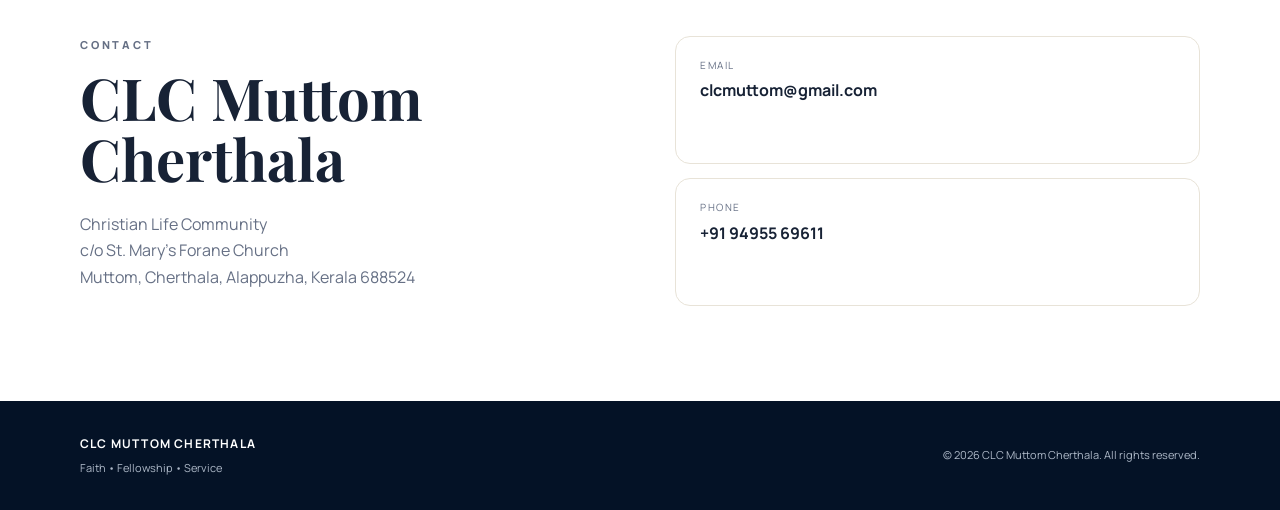
==== commit 7226a4d6: "Update index.html" ====
--- a/index.html
+++ b/index.html
@@ -156,13 +156,12 @@
             font-weight:900;
           "
         >
-          🔔 COMING SOON
+           33rd All Kerala Kerala Quiz 2026
         </span>
 
         &nbsp; • &nbsp;
 
-        33rd ALL KERALA KERALA QUIZ 2026
-
+        Friday, 6 November 2026 9:00 AM St. Mary’s Pastoral Center, Muttom, Cherthala
         &nbsp; • &nbsp;
 
         CLC MUTTOM CHERTHALA
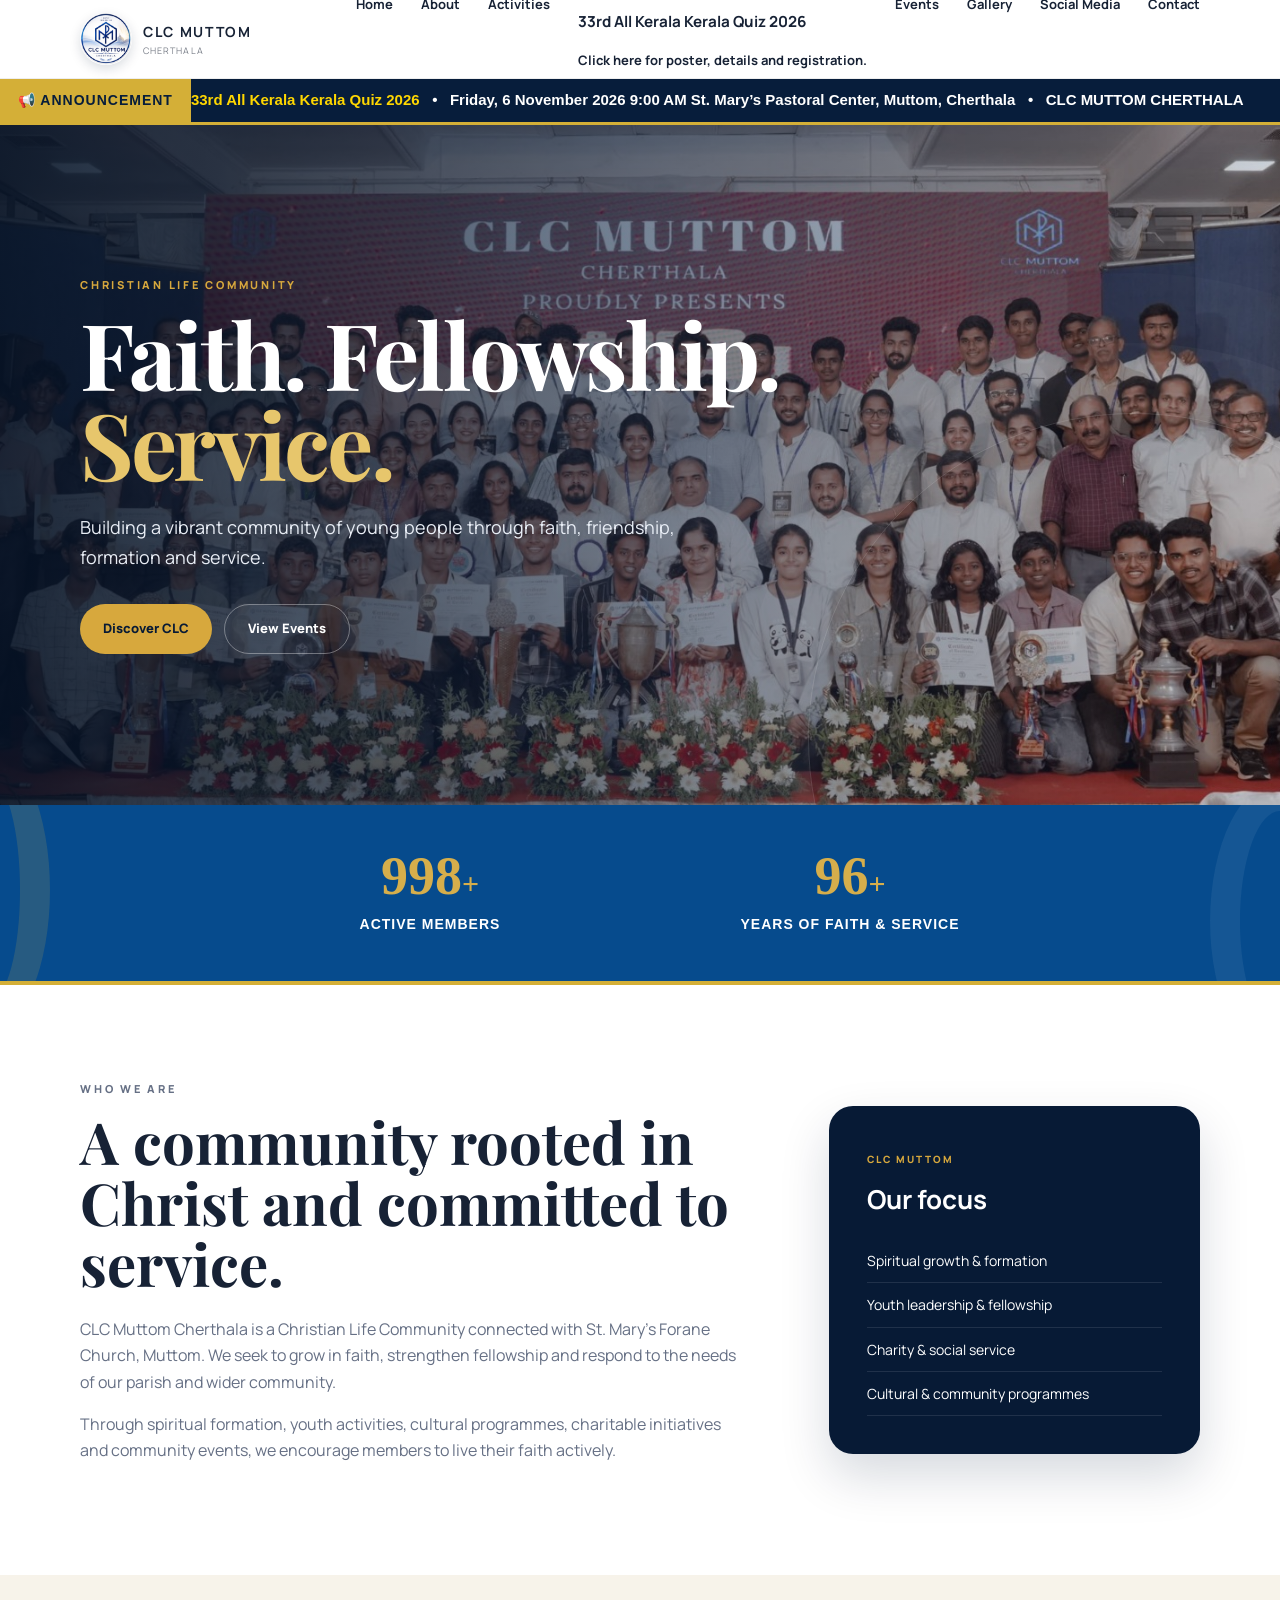
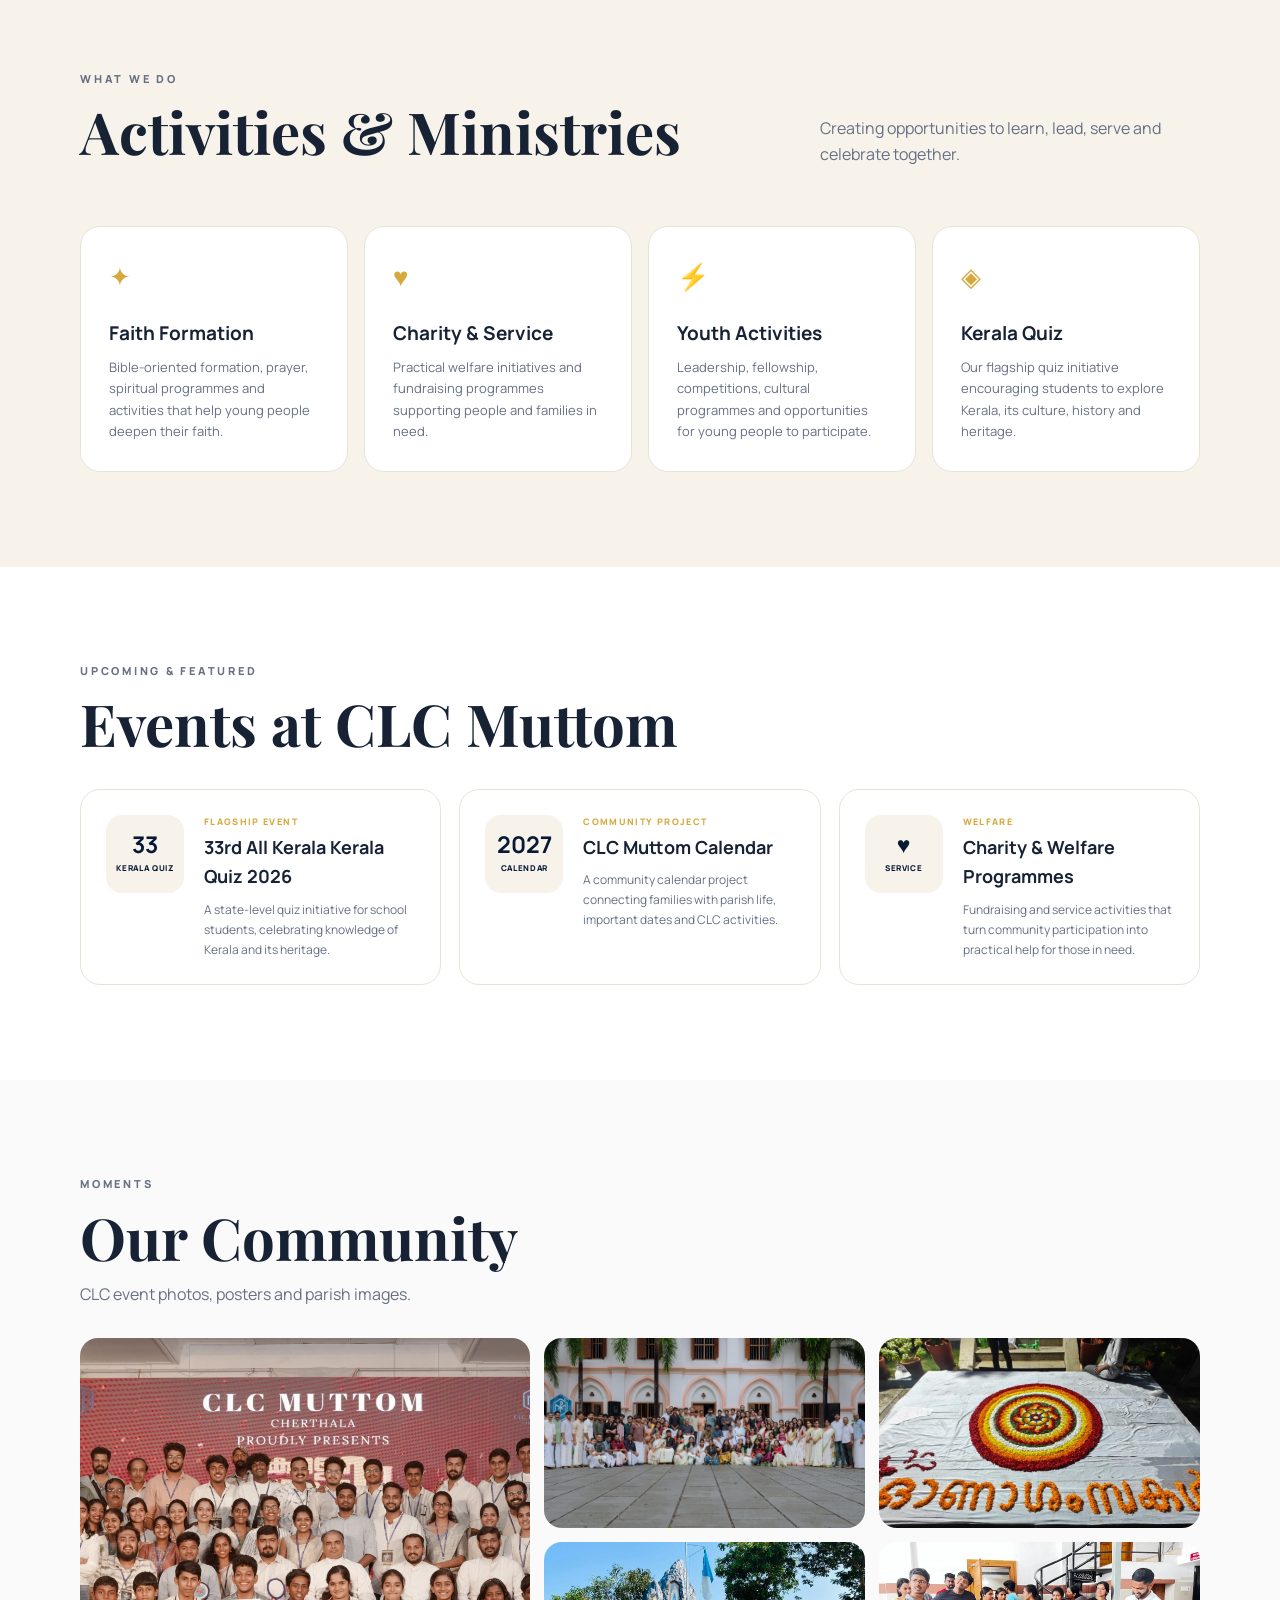
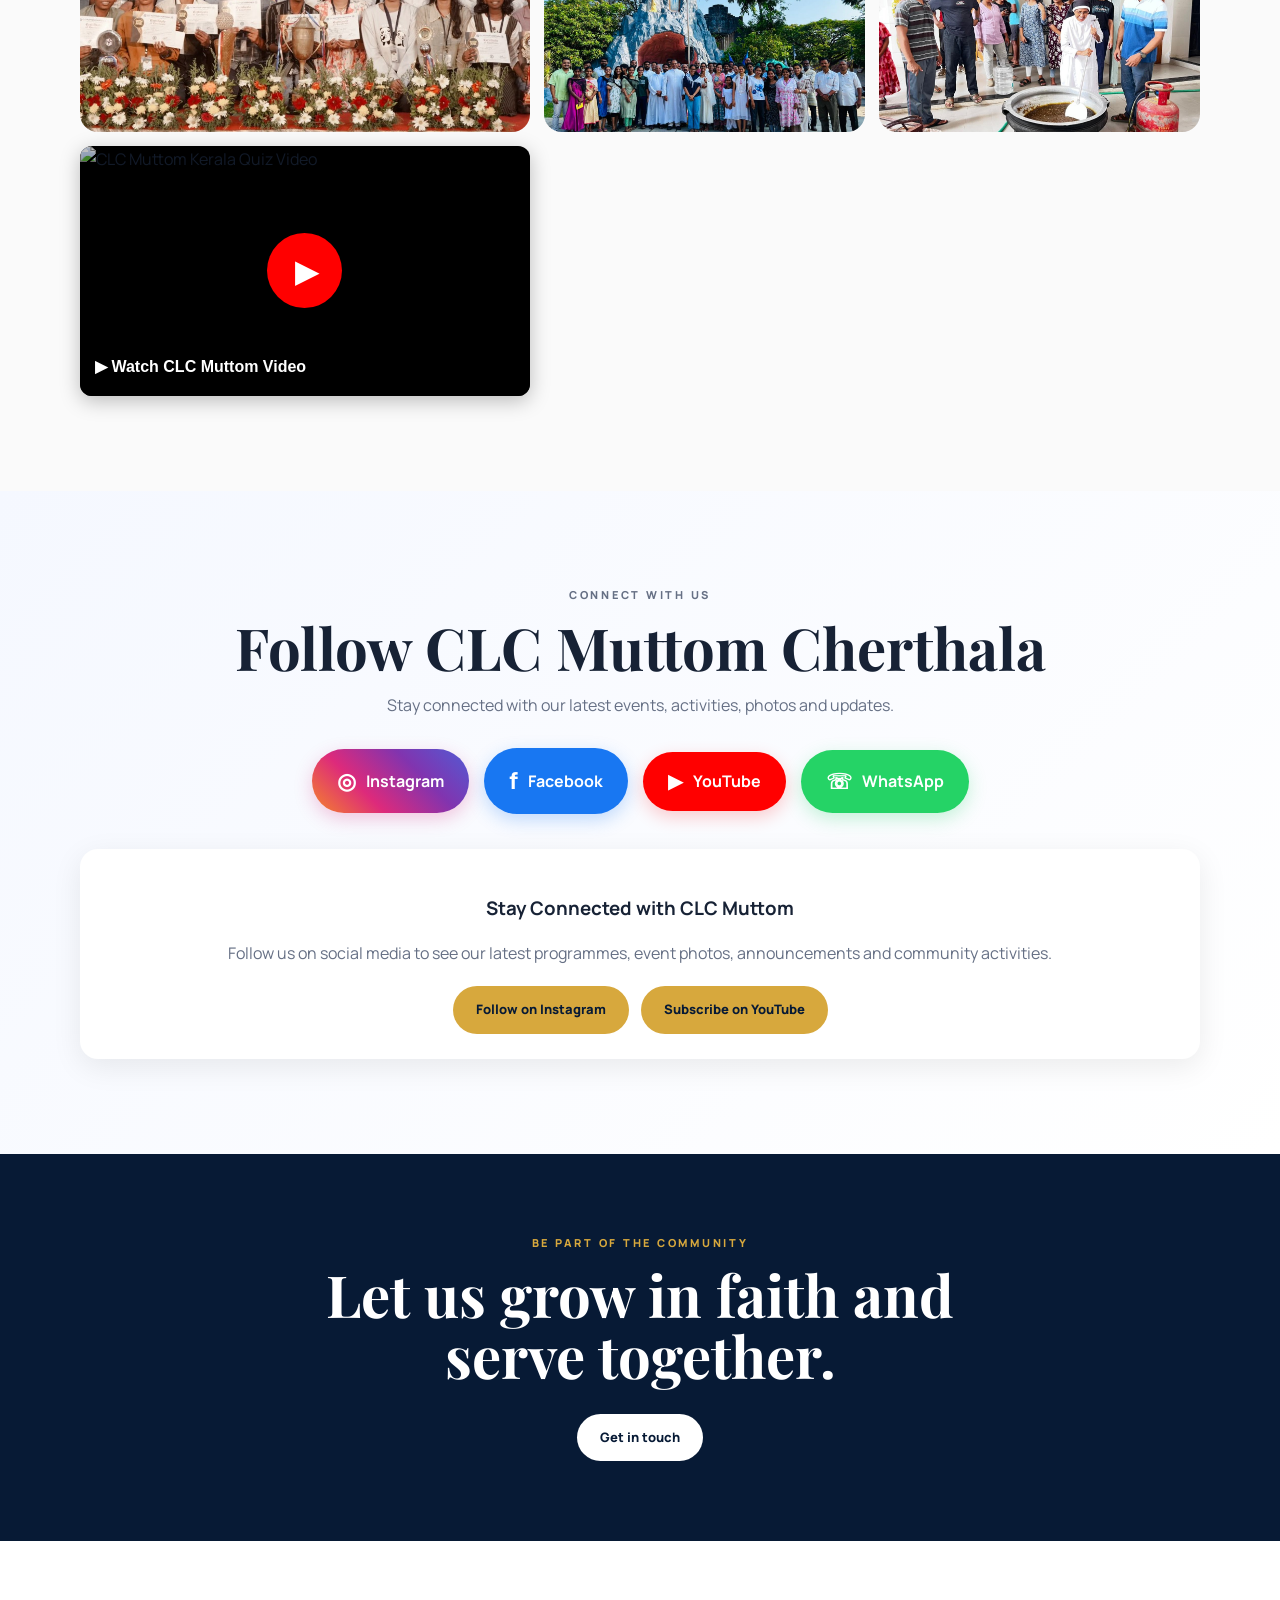
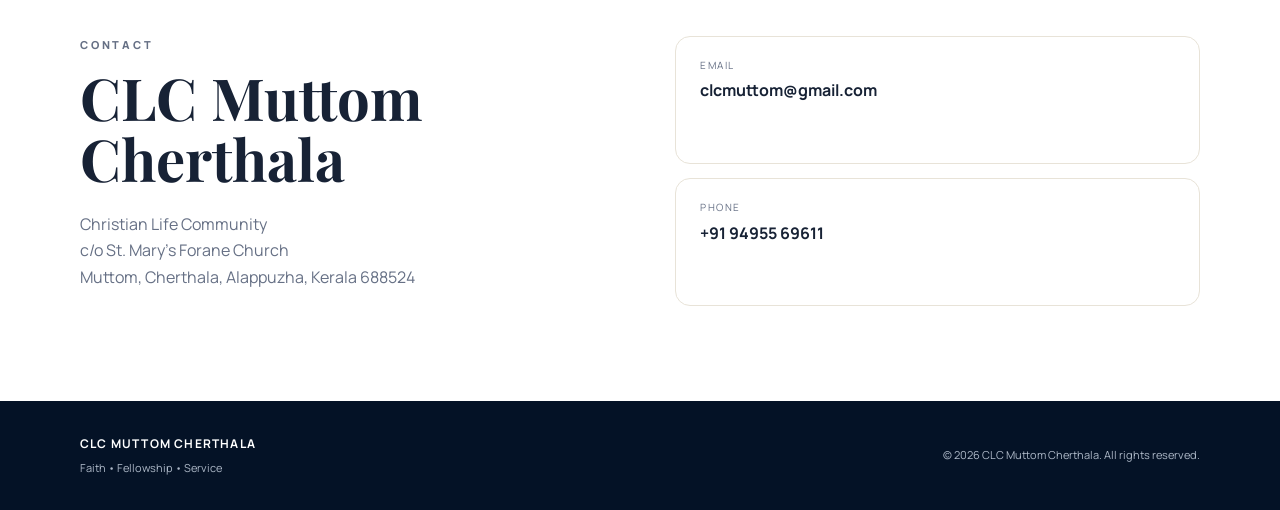
==== commit 7bcd9161: "Update index.html" ====
--- a/index.html
+++ b/index.html
@@ -32,6 +32,17 @@
   <a href="#home">Home</a>
   <a href="#about">About</a>
   <a href="#activities">Activities</a>
+    <a
+  href="kerala-quiz.html"
+  style="
+    display:block;
+    text-decoration:none;
+    color:inherit;
+  "
+>
+  <h3>33rd All Kerala Kerala Quiz 2026</h3>
+  <p>Click here for poster, details and registration.</p>
+</a> 
   <a href="#events">Events</a>
   <a href="#gallery">Gallery</a>
   <a href="#social">Social Media</a>
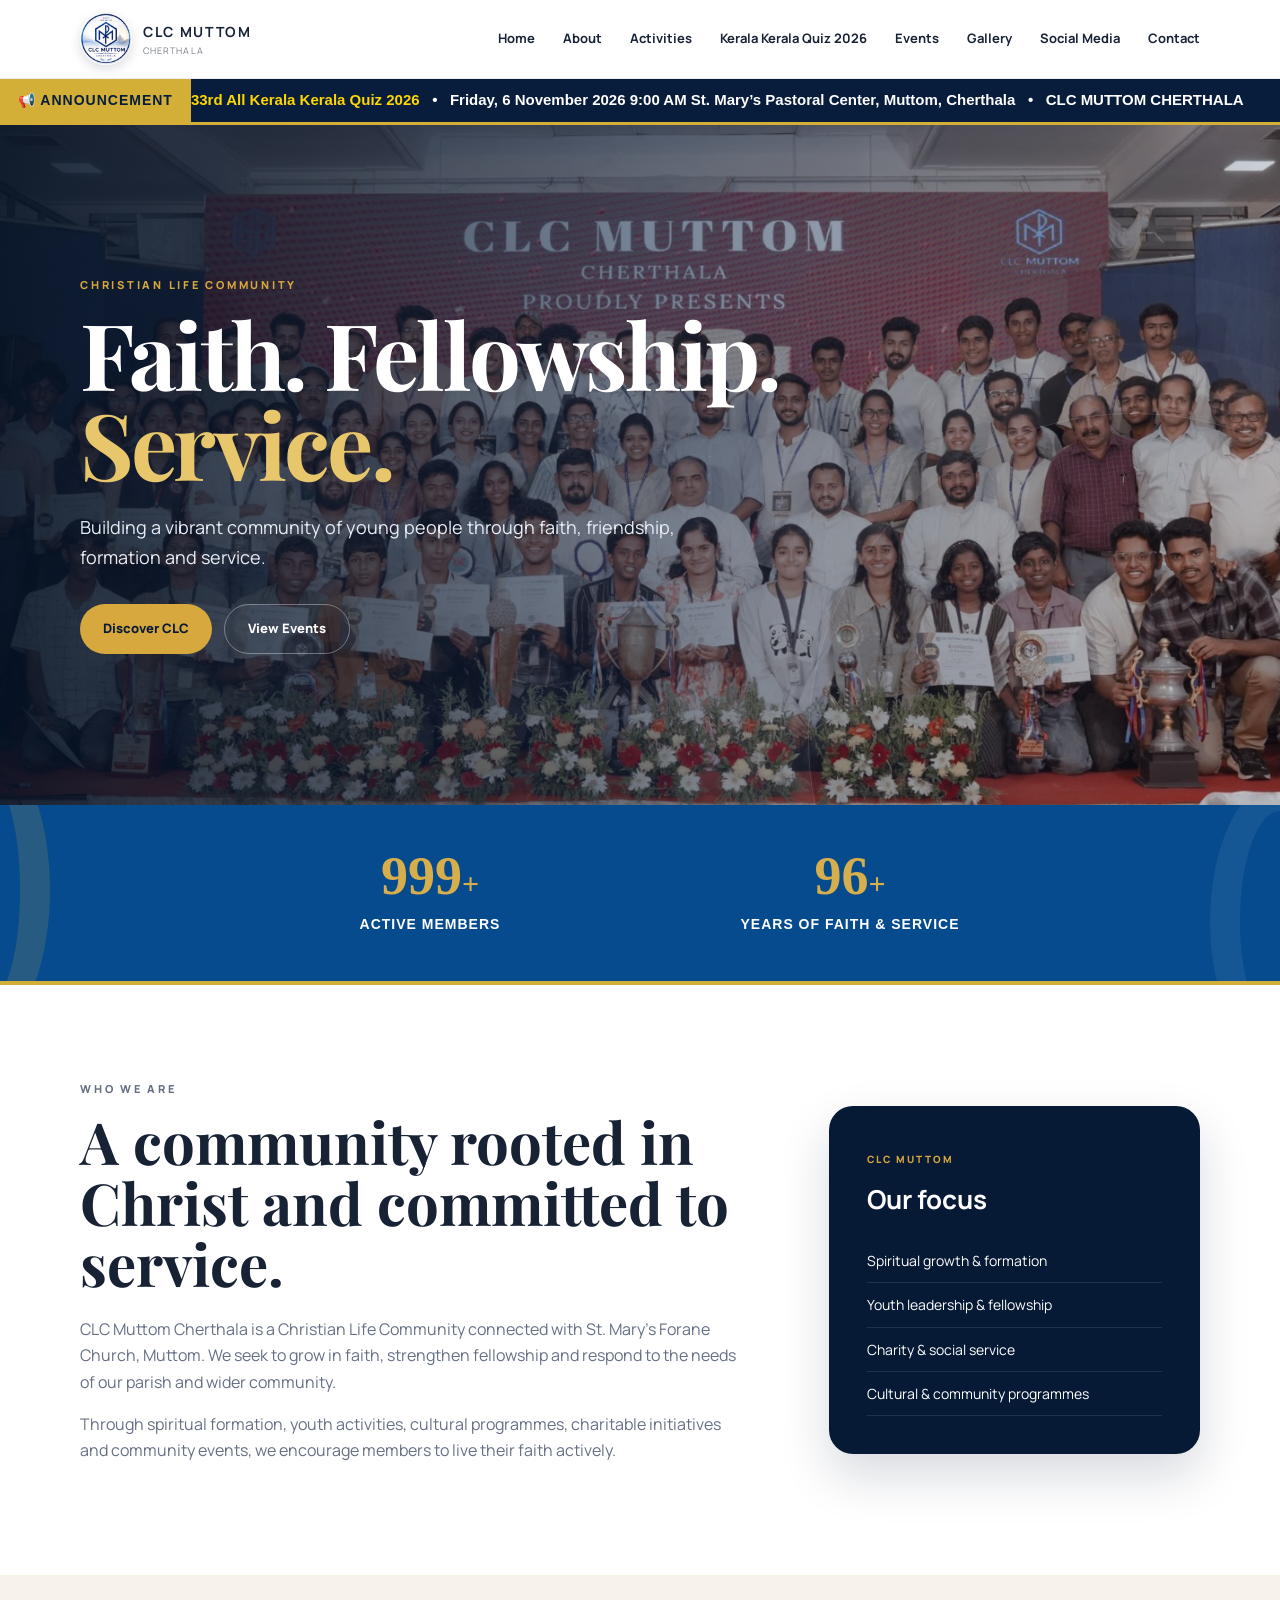
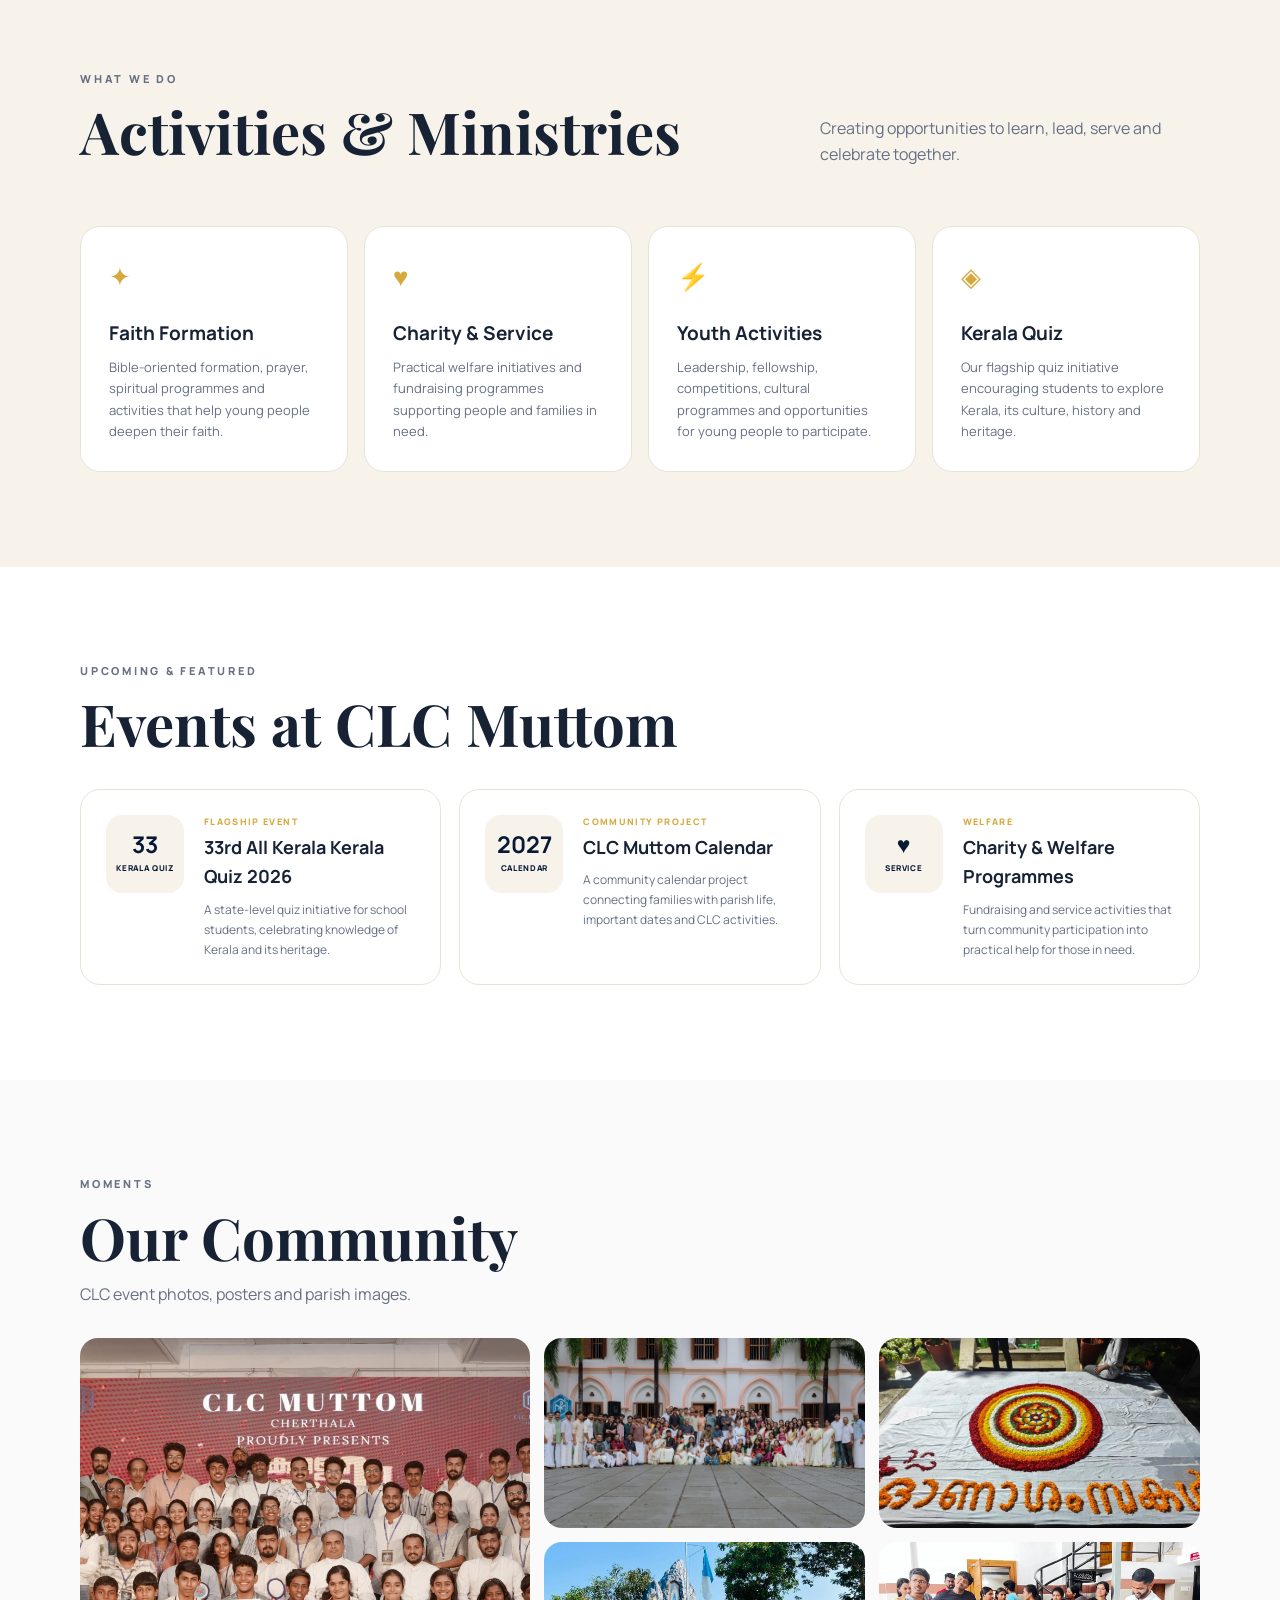
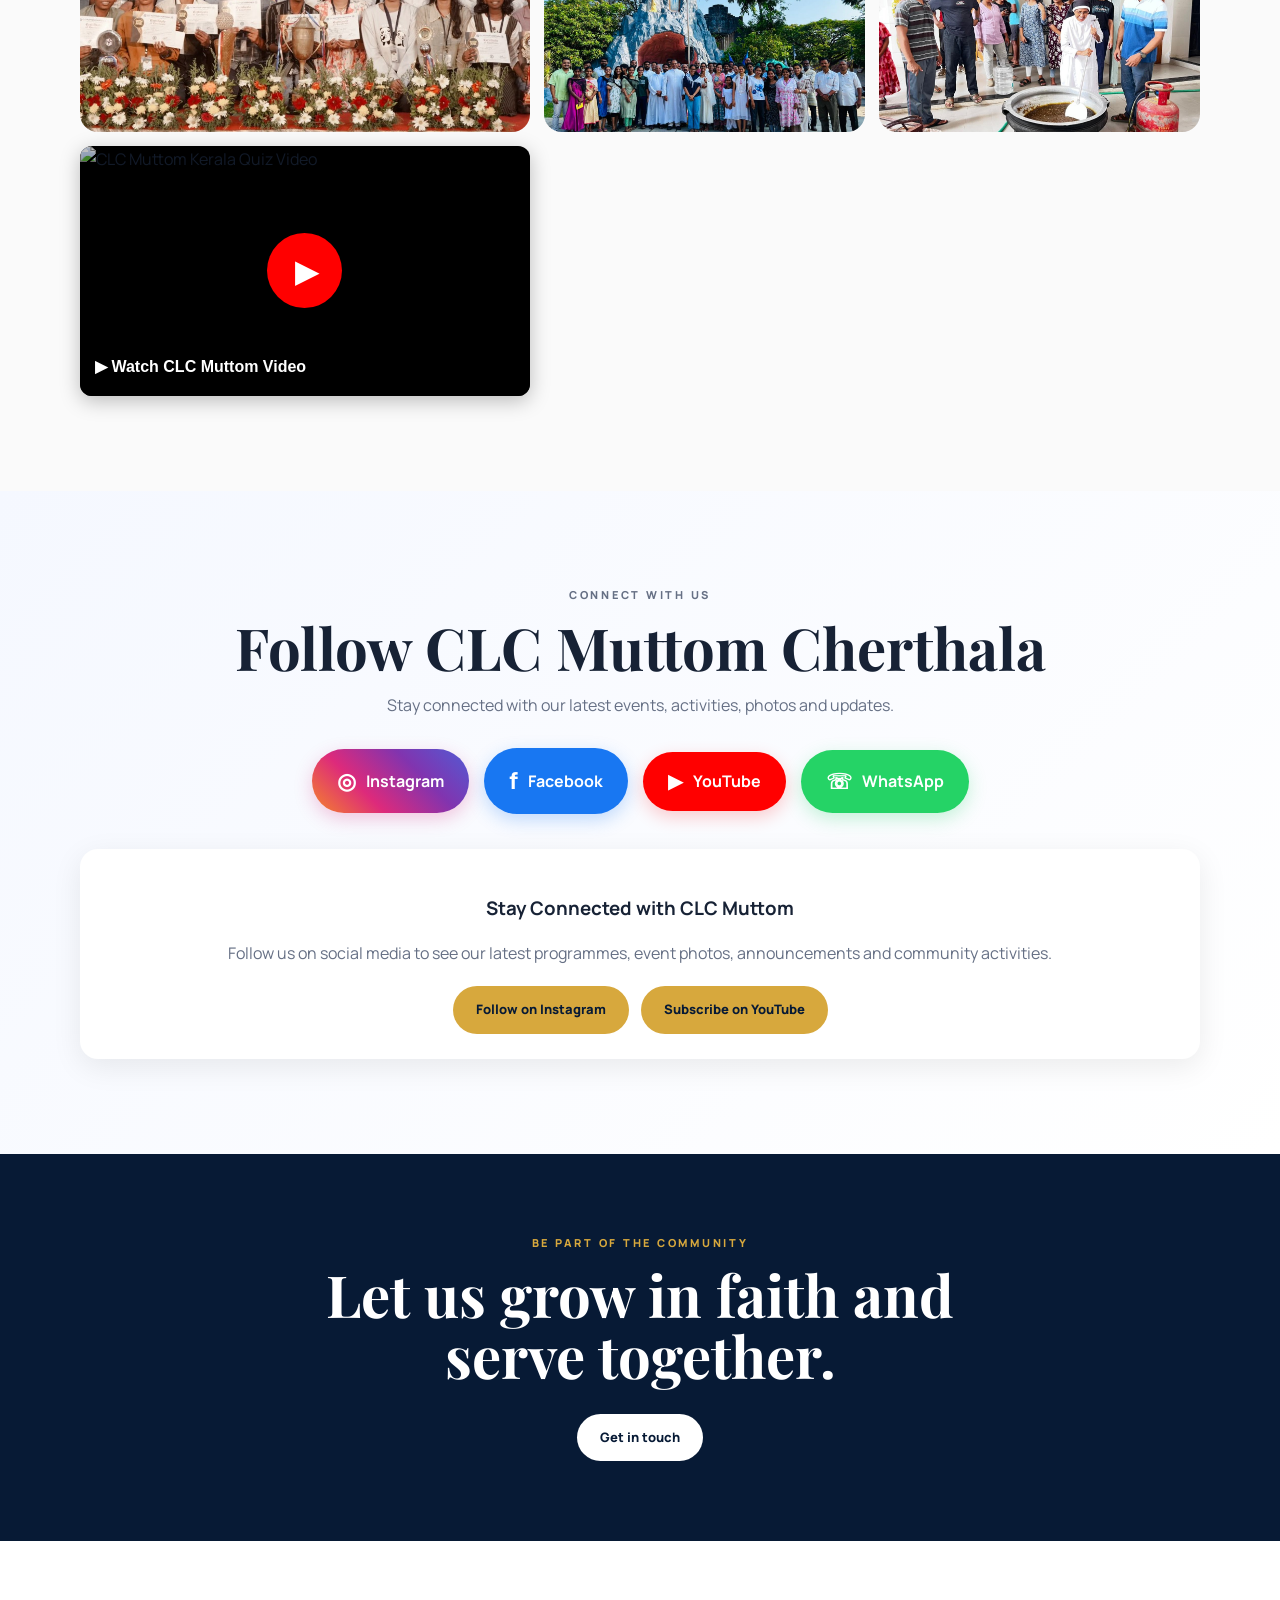
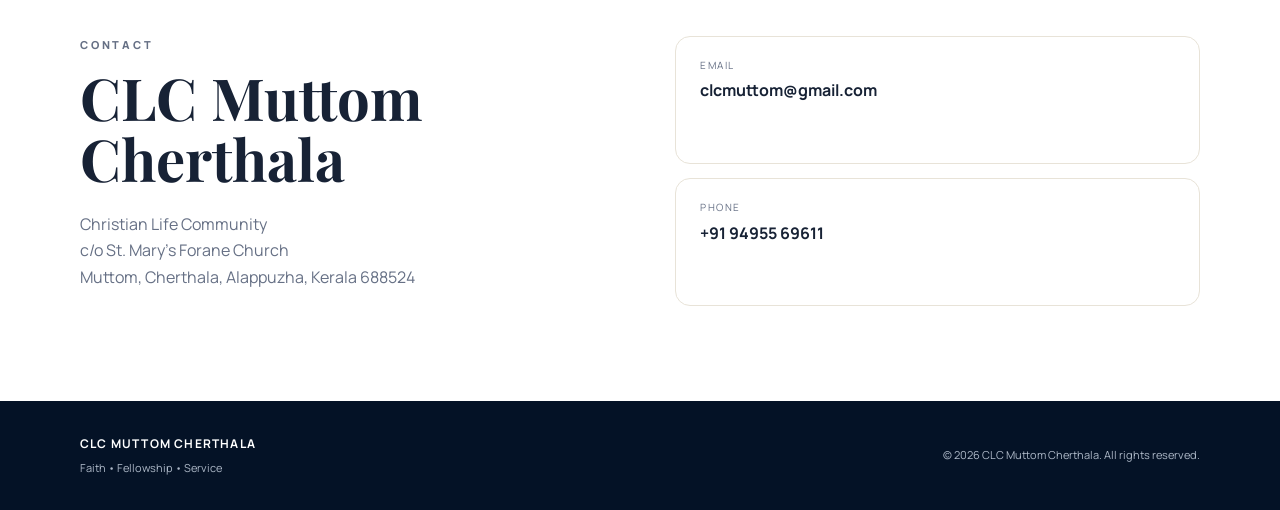
==== commit 9befd5ad: "Update index.html" ====
--- a/index.html
+++ b/index.html
@@ -38,10 +38,8 @@
     display:block;
     text-decoration:none;
     color:inherit;
-  "
->
-  <h3>33rd All Kerala Kerala Quiz 2026</h3>
-  <p>Click here for poster, details and registration.</p>
+  "> Kerala Kerala Quiz 2026
+ 
 </a> 
   <a href="#events">Events</a>
   <a href="#gallery">Gallery</a>
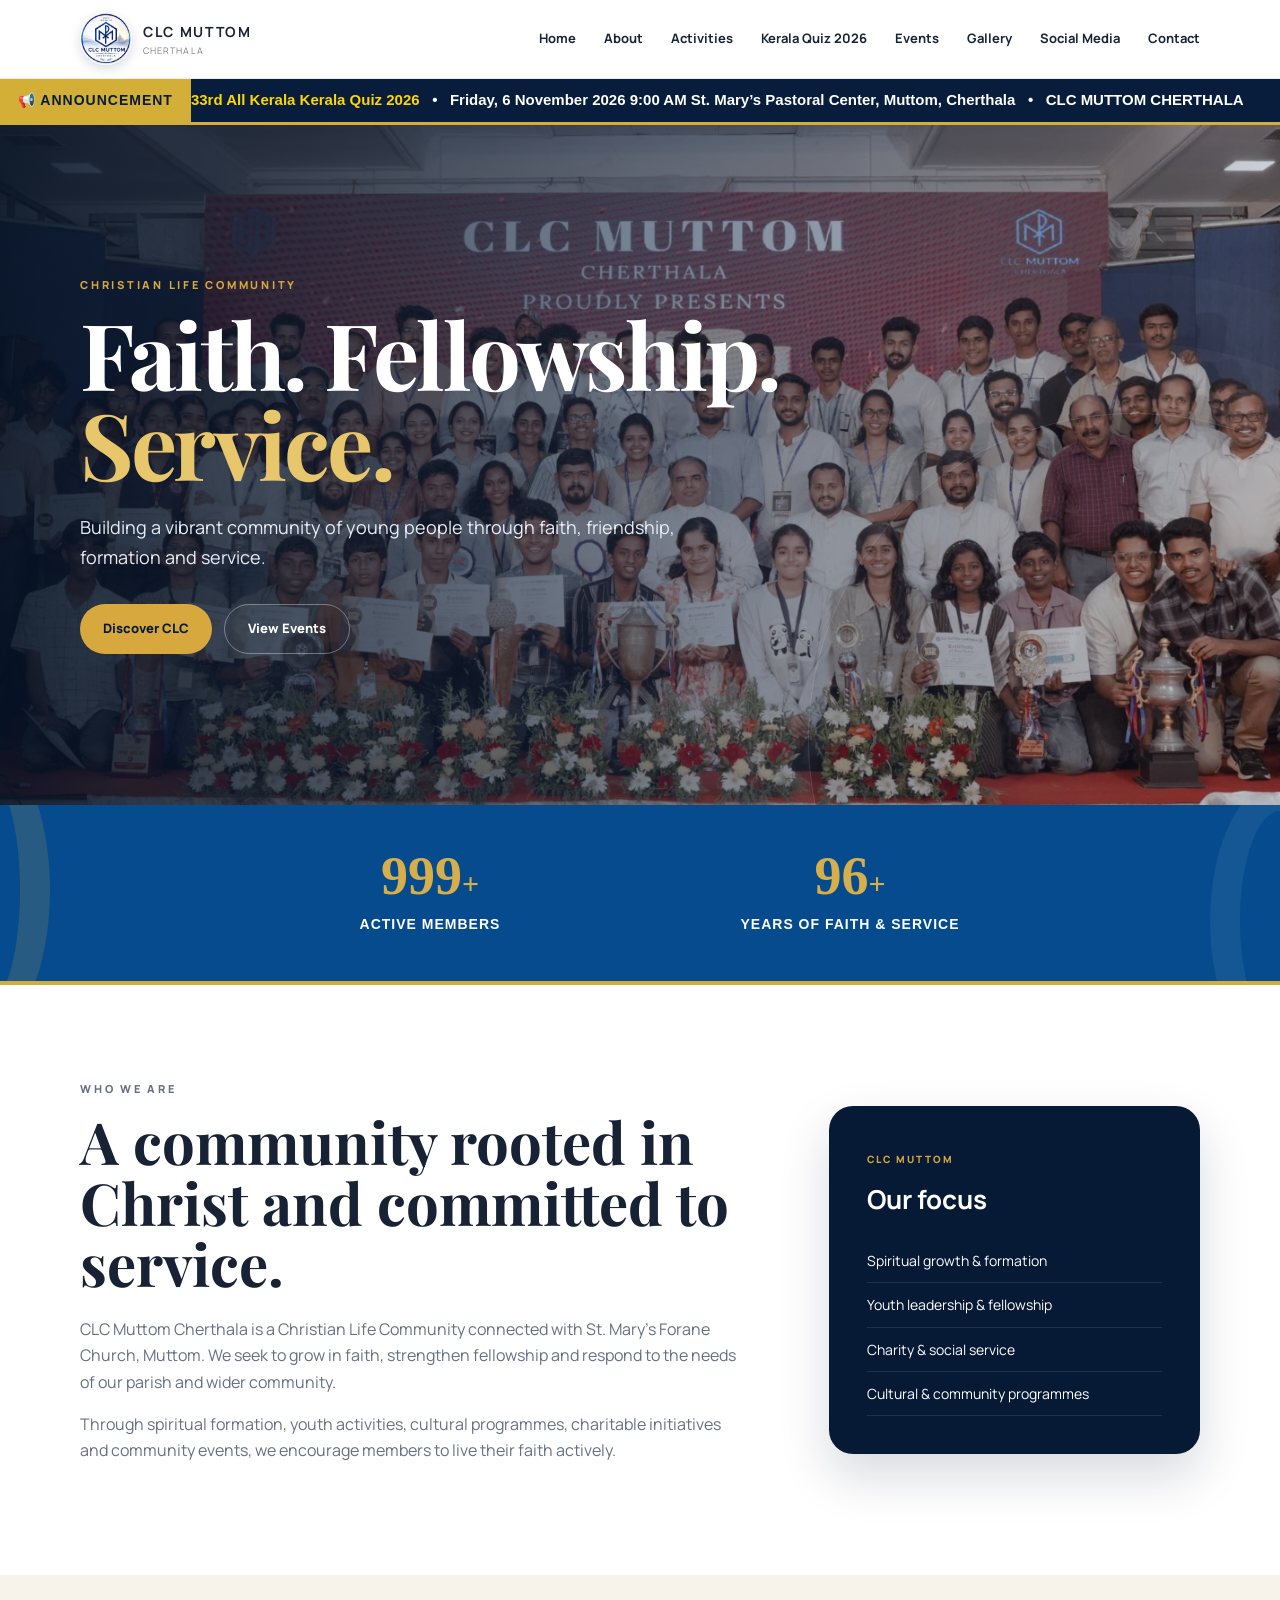
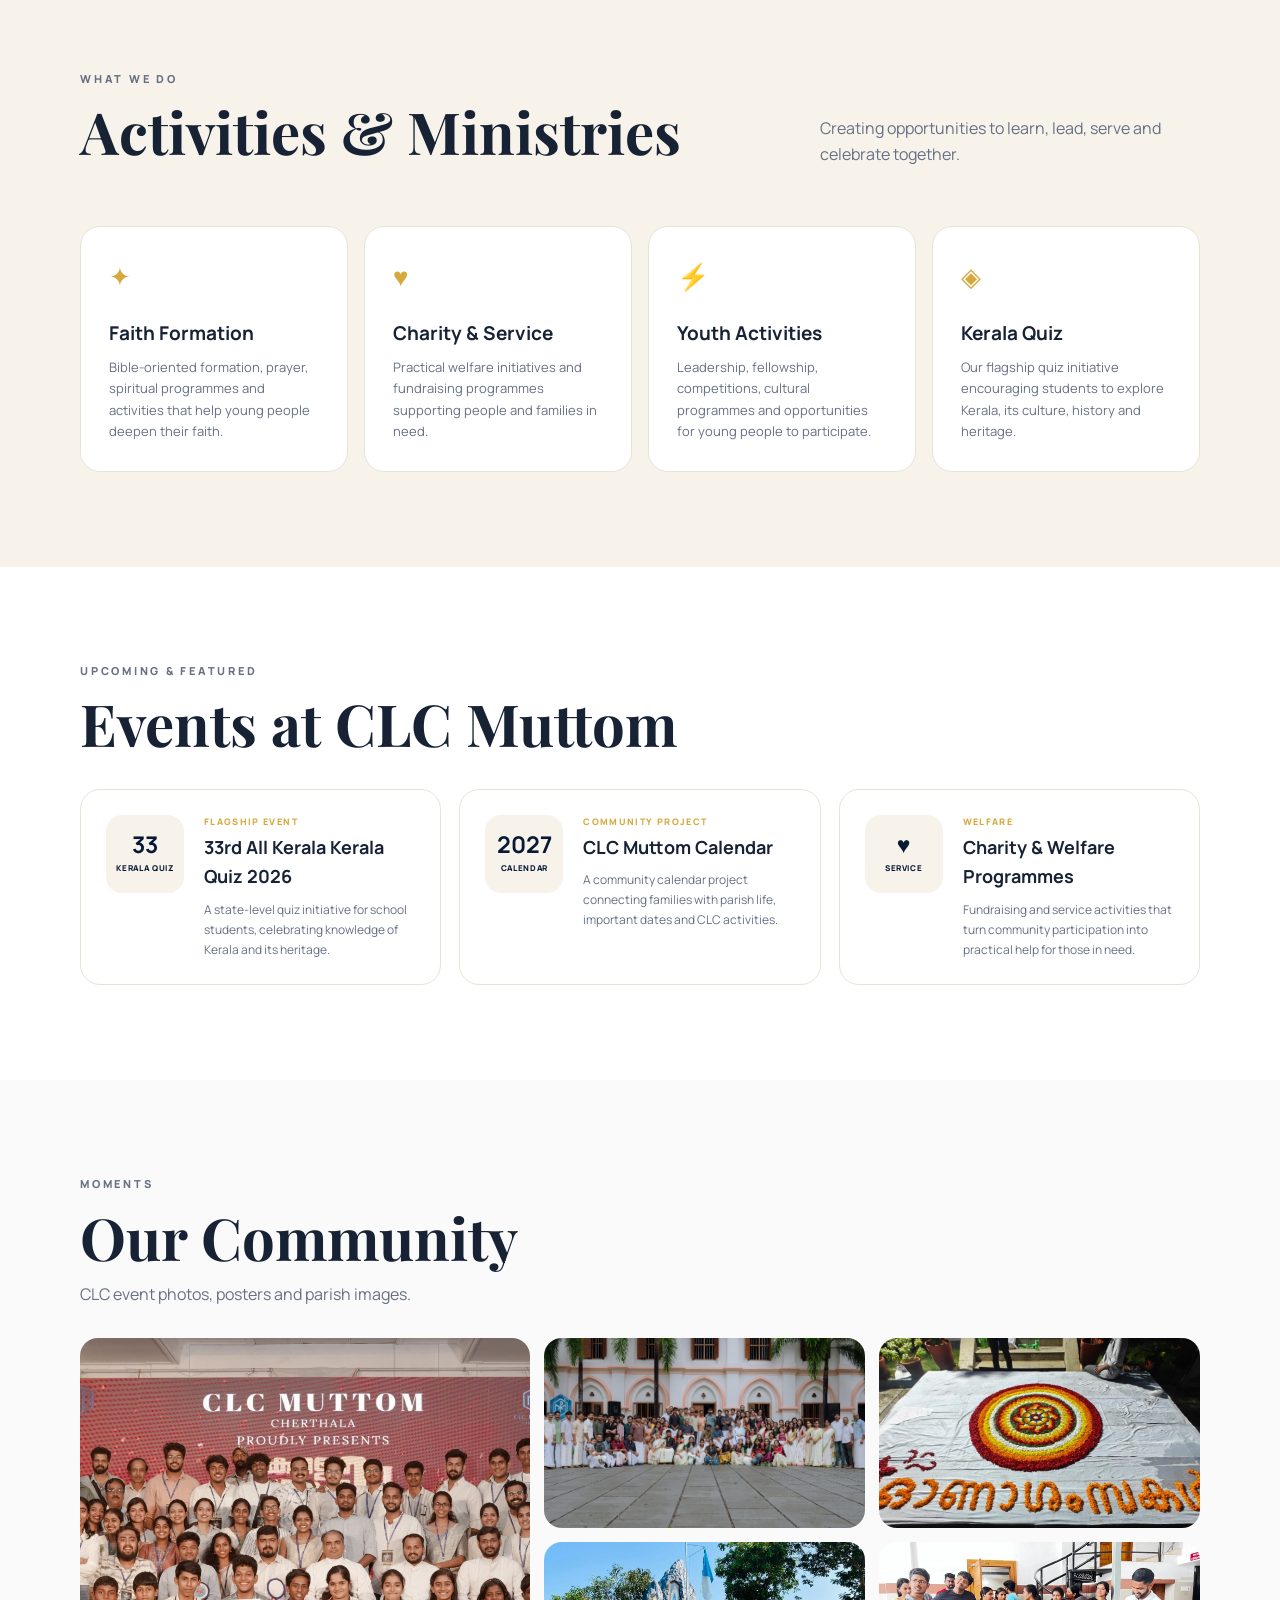
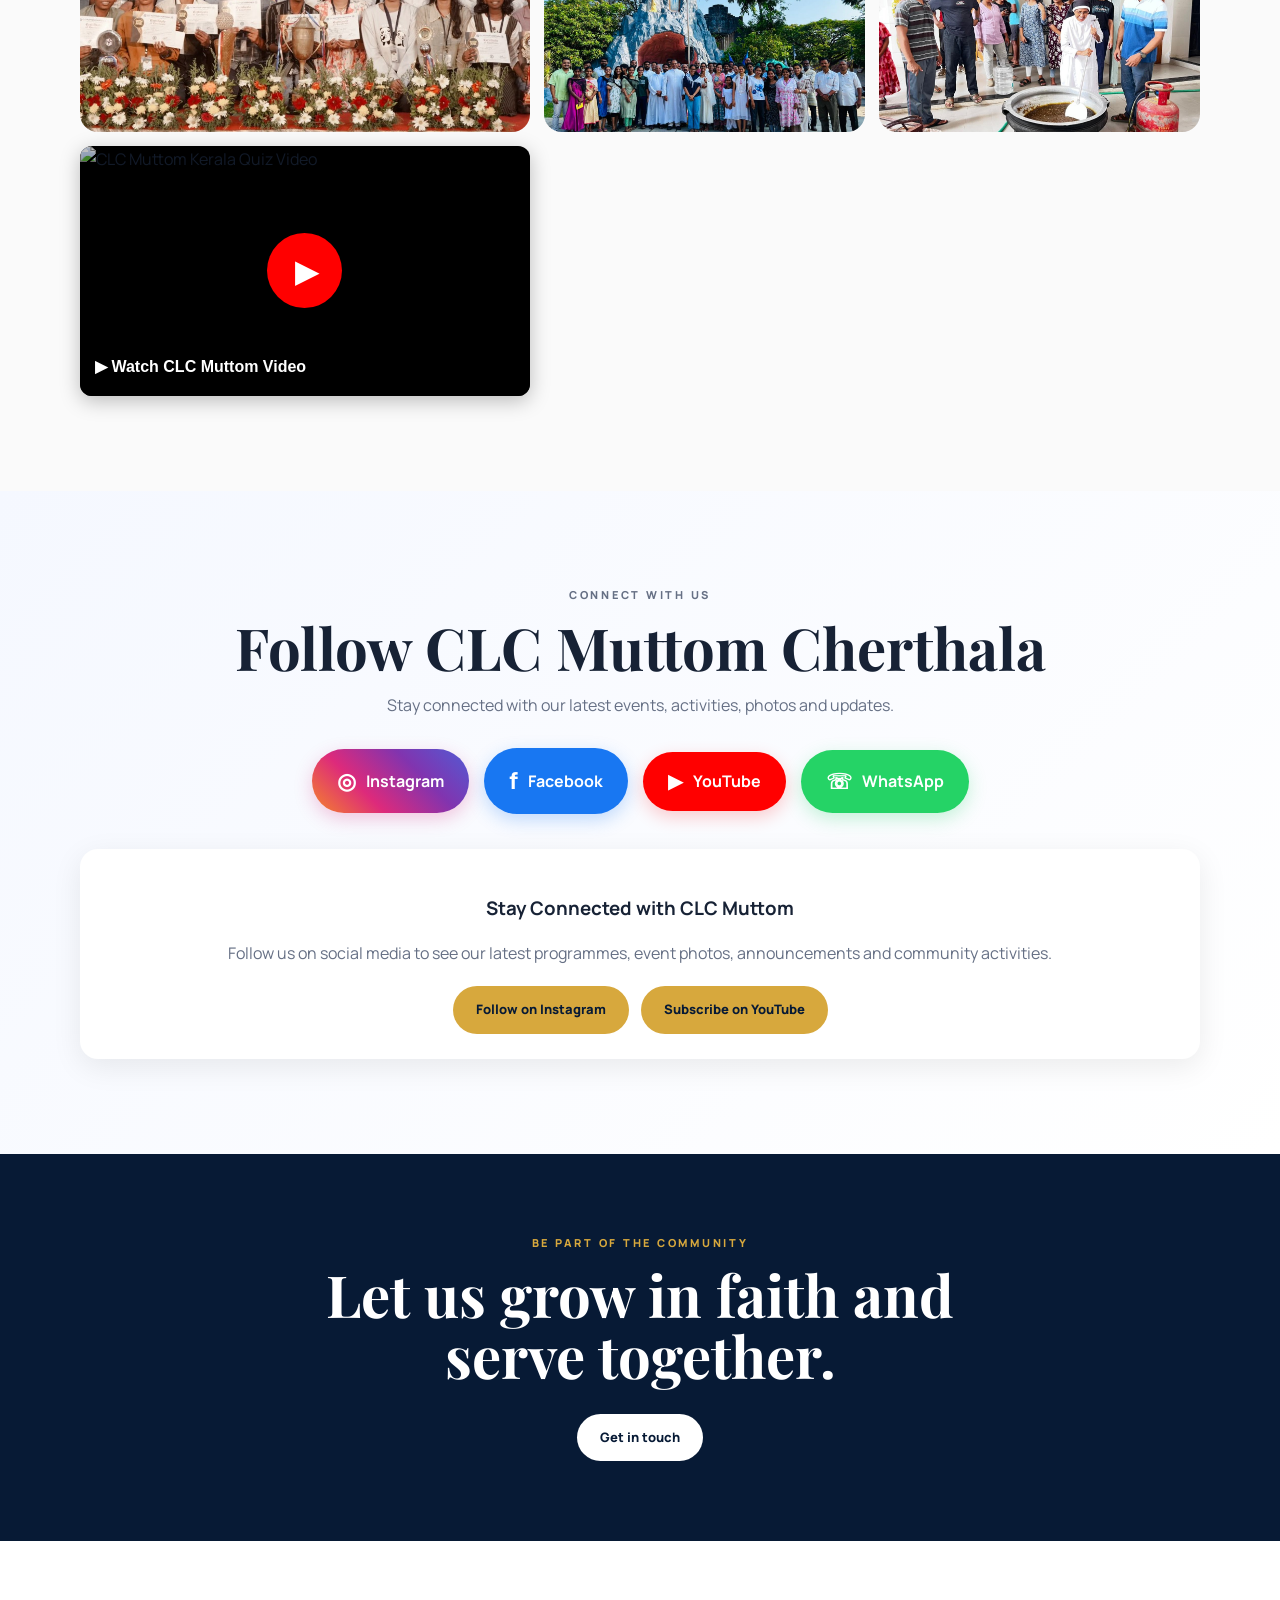
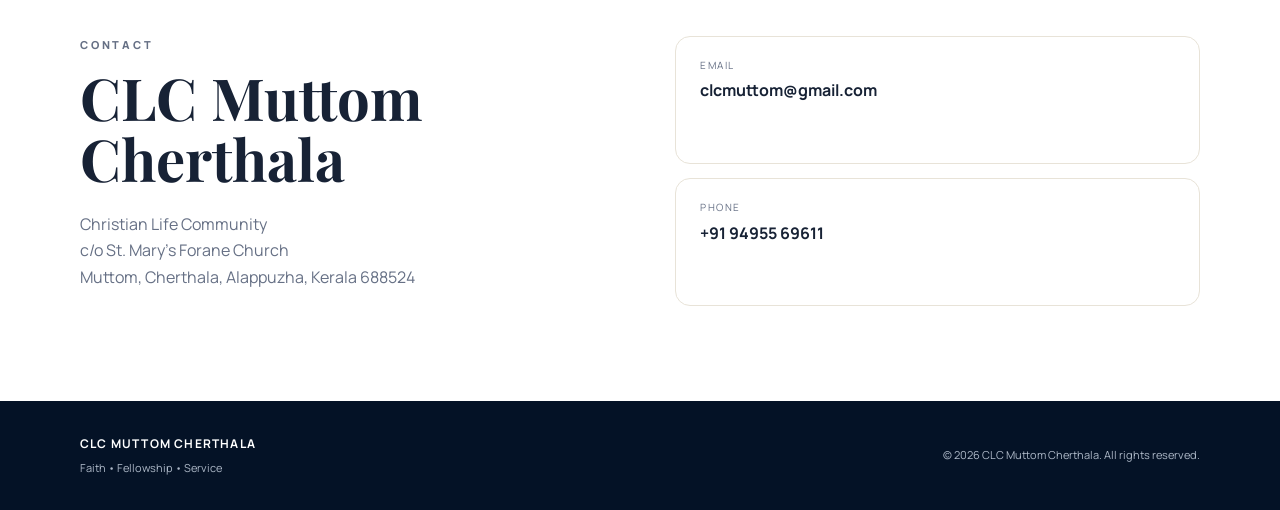
==== commit d0aa2018: "Update index.html" ====
--- a/index.html
+++ b/index.html
@@ -38,7 +38,7 @@
     display:block;
     text-decoration:none;
     color:inherit;
-  "> Kerala Kerala Quiz 2026
+  "> Kerala Quiz 2026
  
 </a> 
   <a href="#events">Events</a>
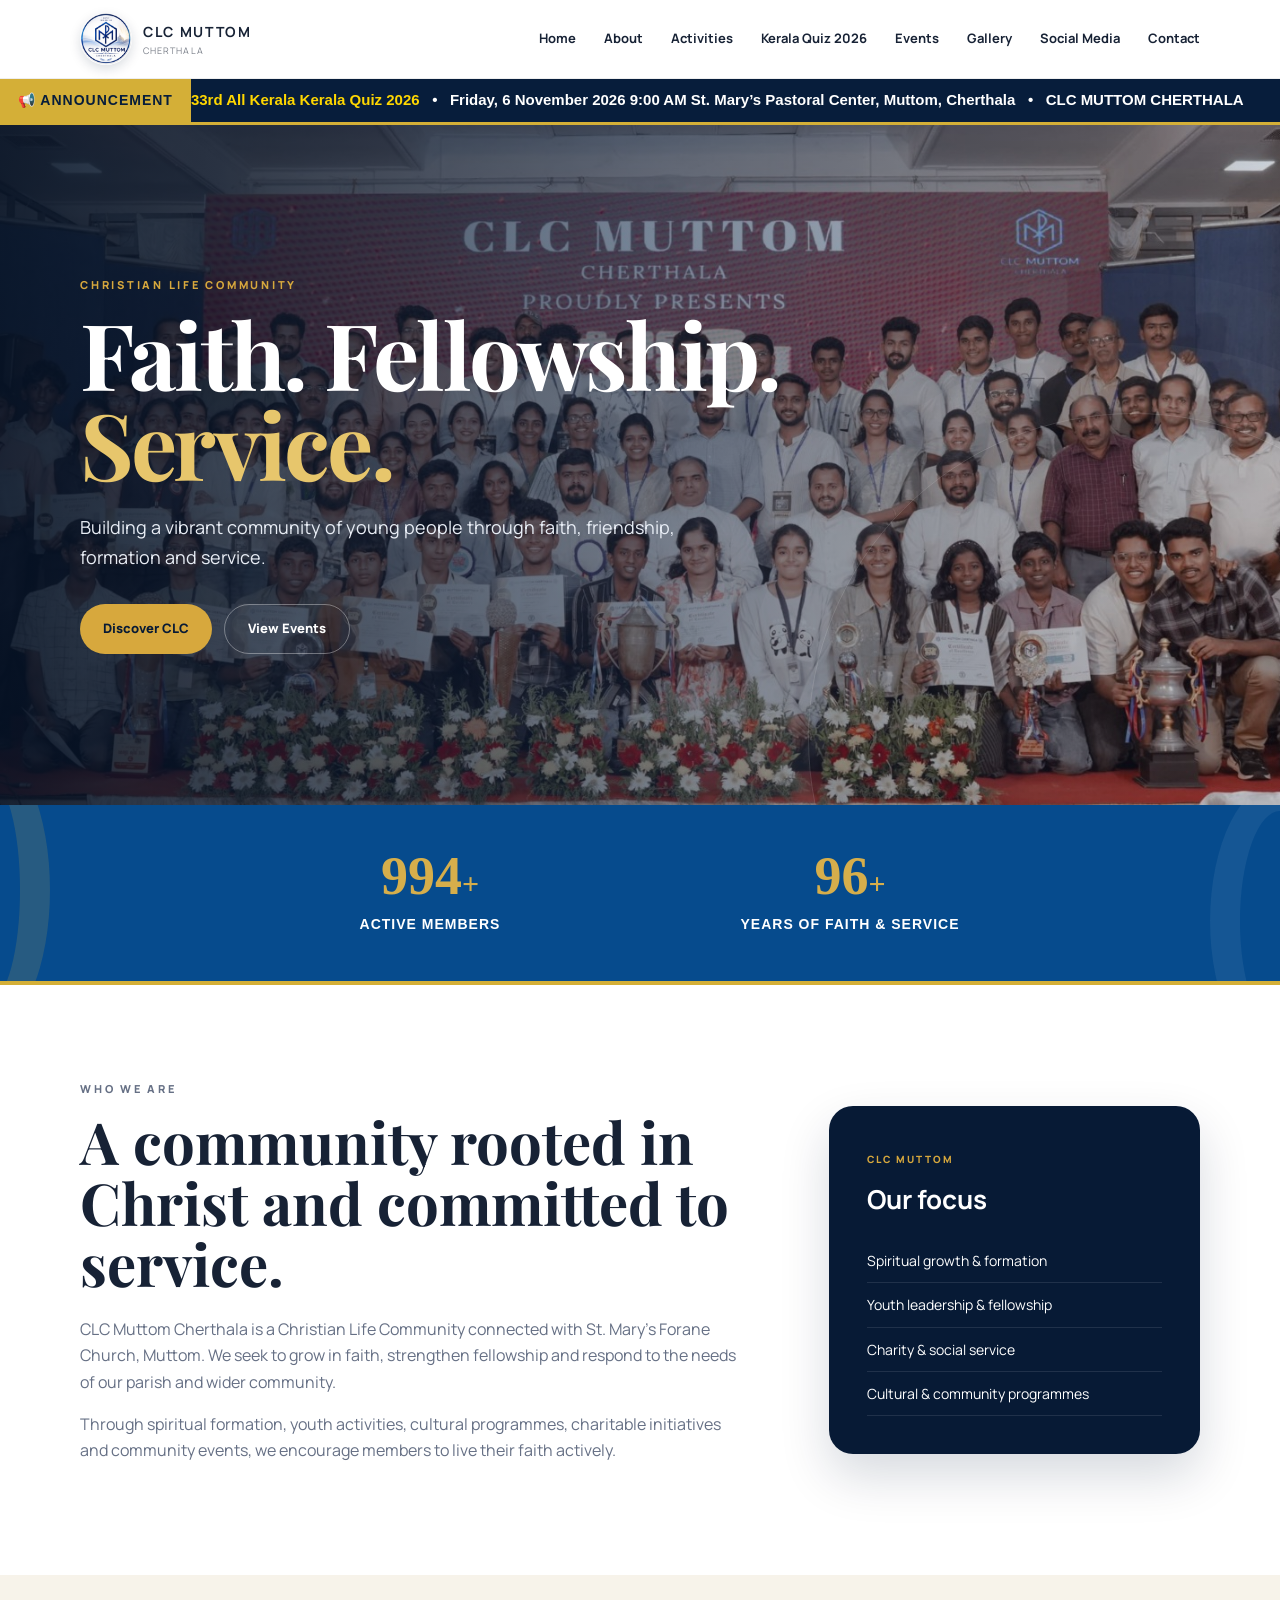
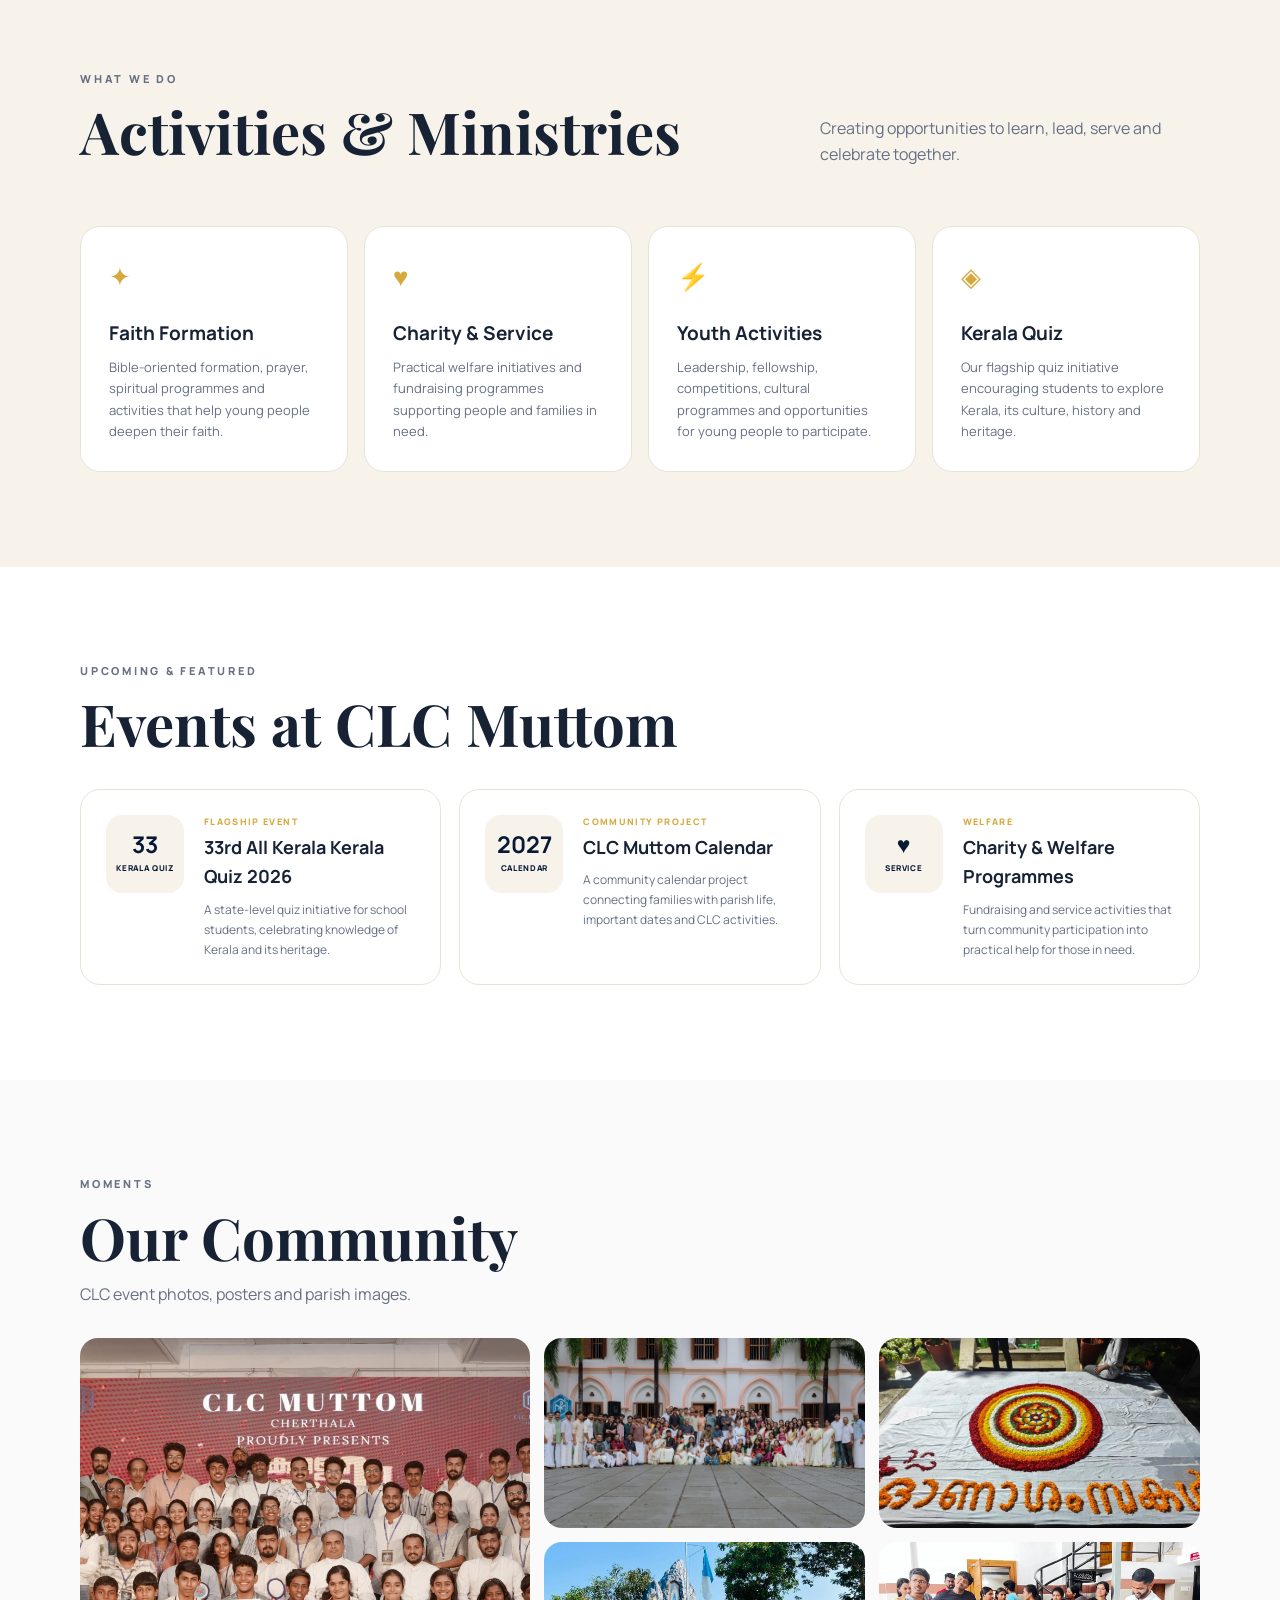
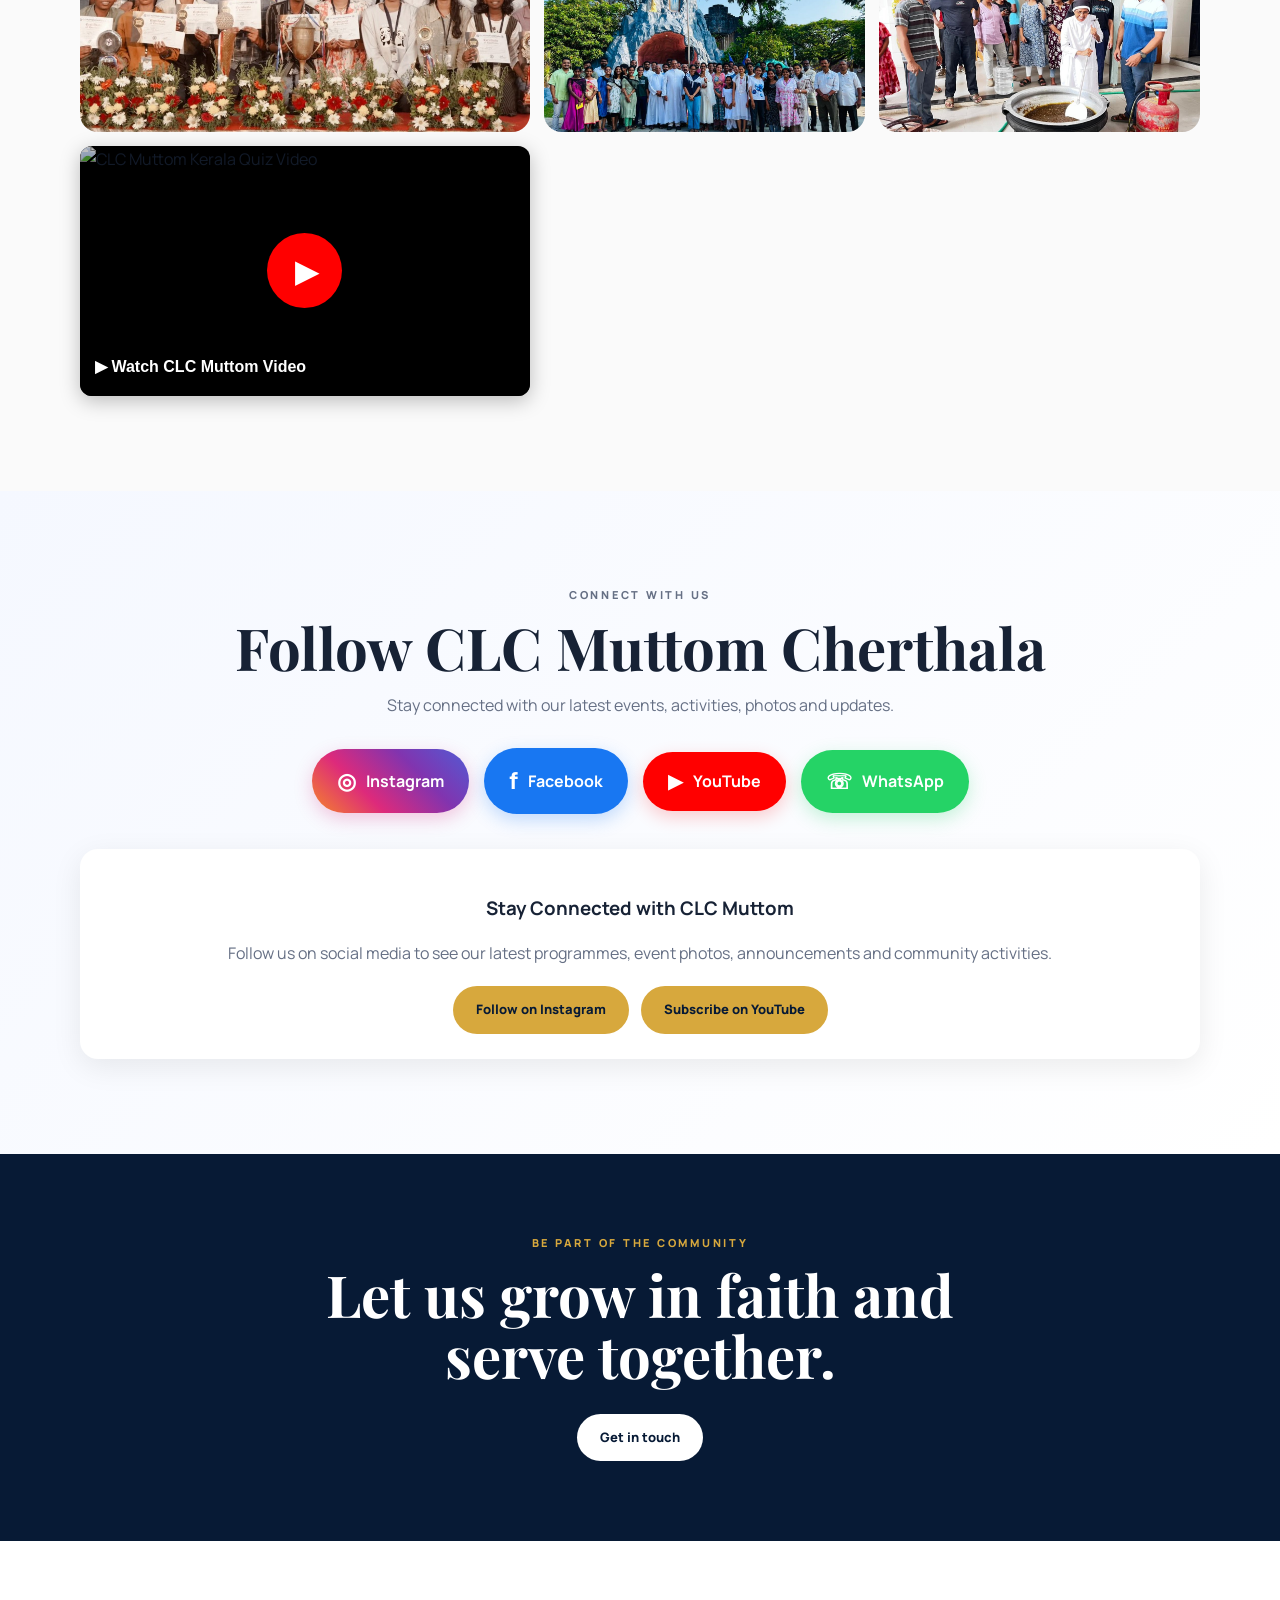
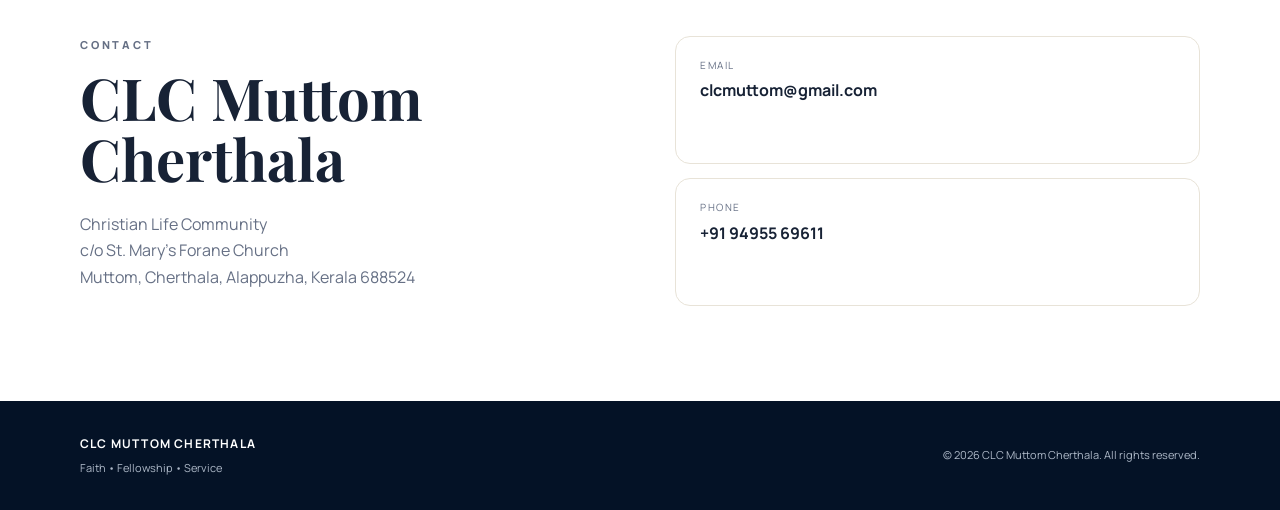
==== commit f45bb996: "Update index.html" ====
--- a/index.html
+++ b/index.html
@@ -1224,7 +1224,7 @@
       box-shadow:0 10px 50px rgba(0,0,0,0.8);
     "
   >
-
+<h2 class="video-title">Onam Celebration 2026</h2>
     <iframe
       id="youtubeFrame"
       src=""
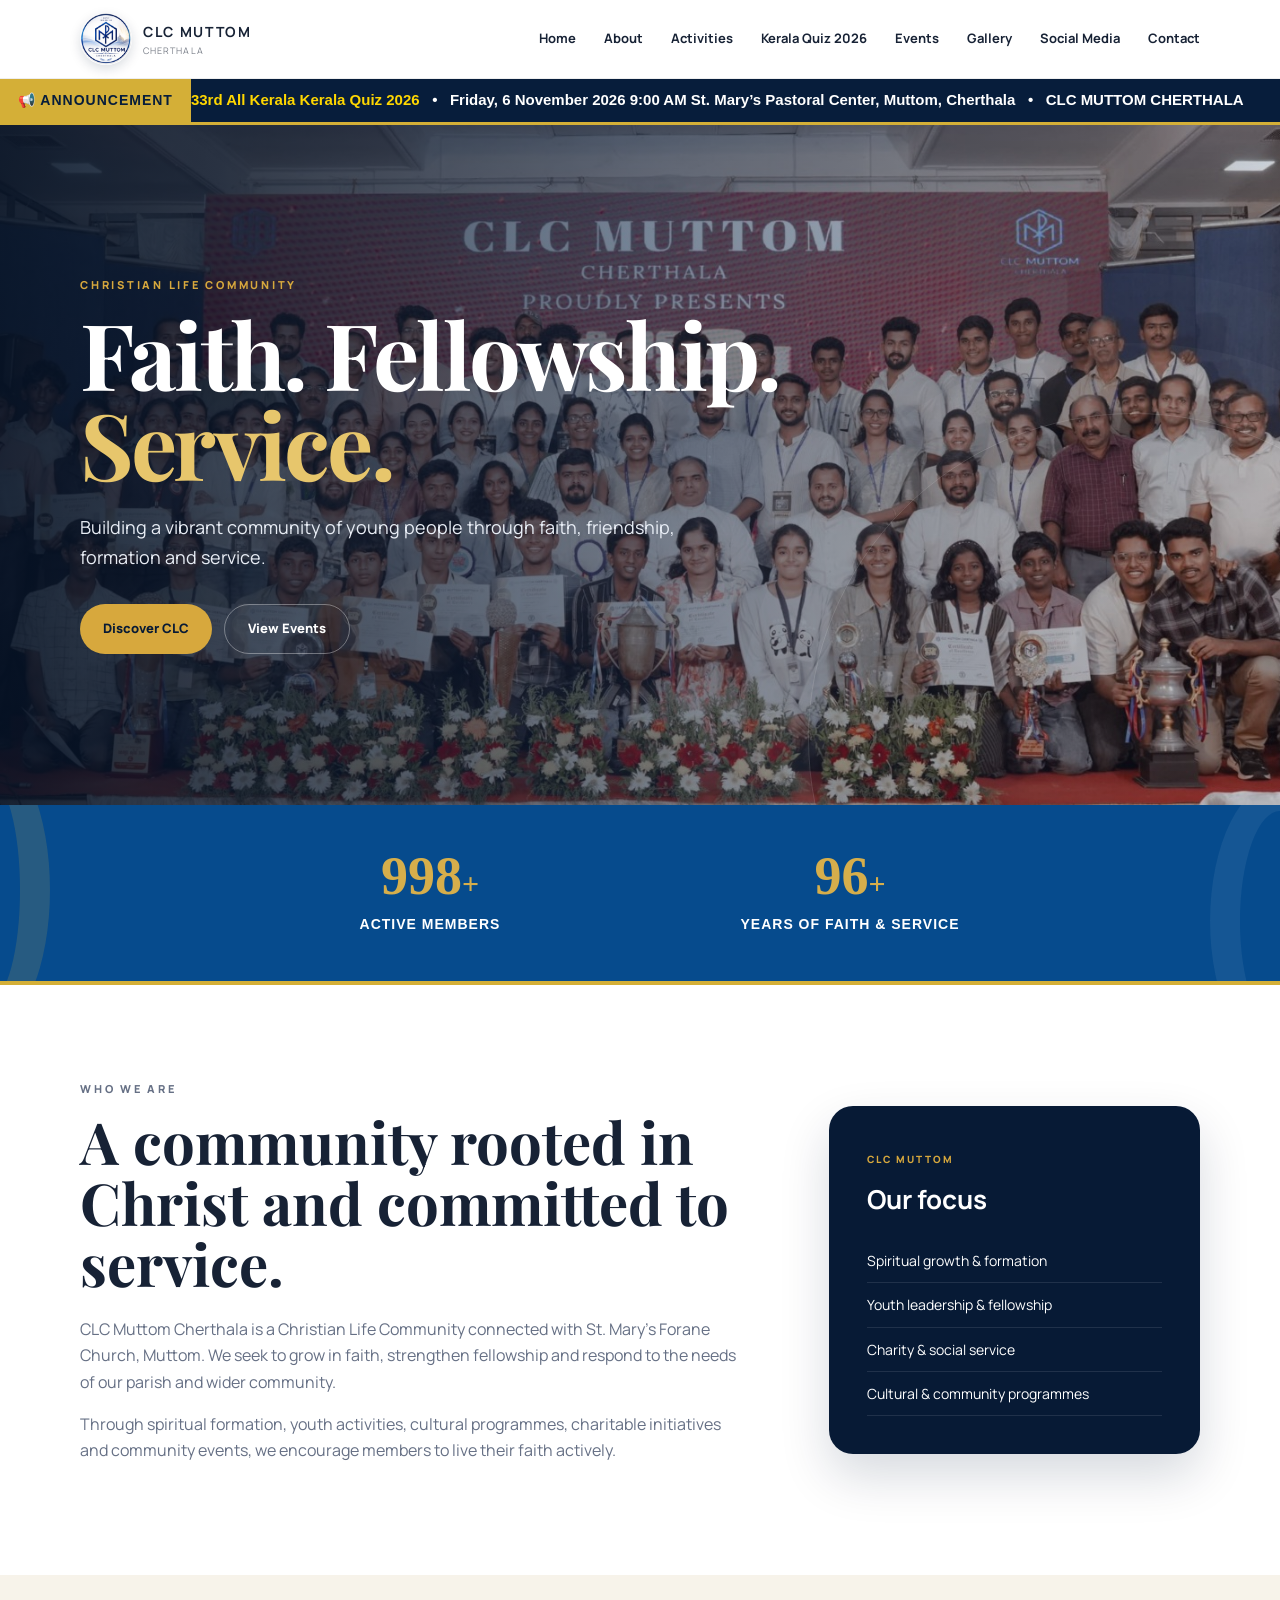
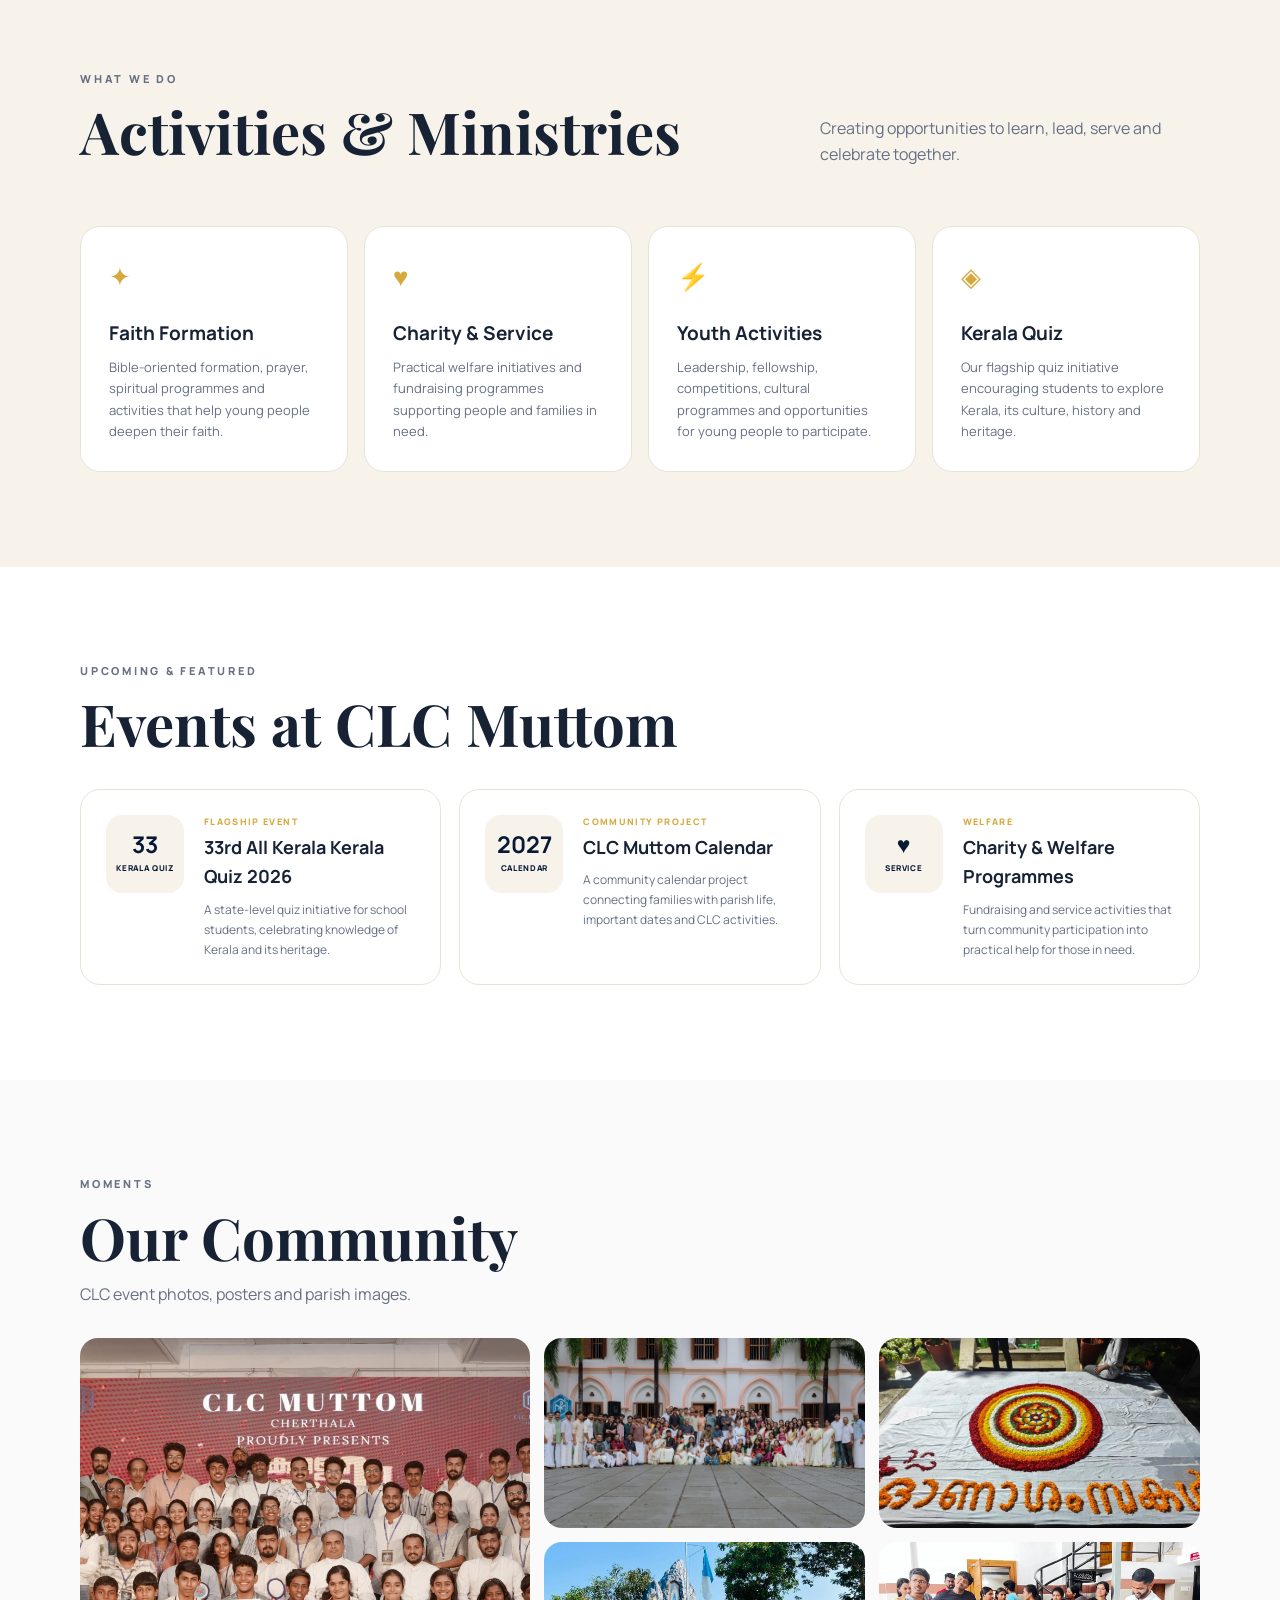
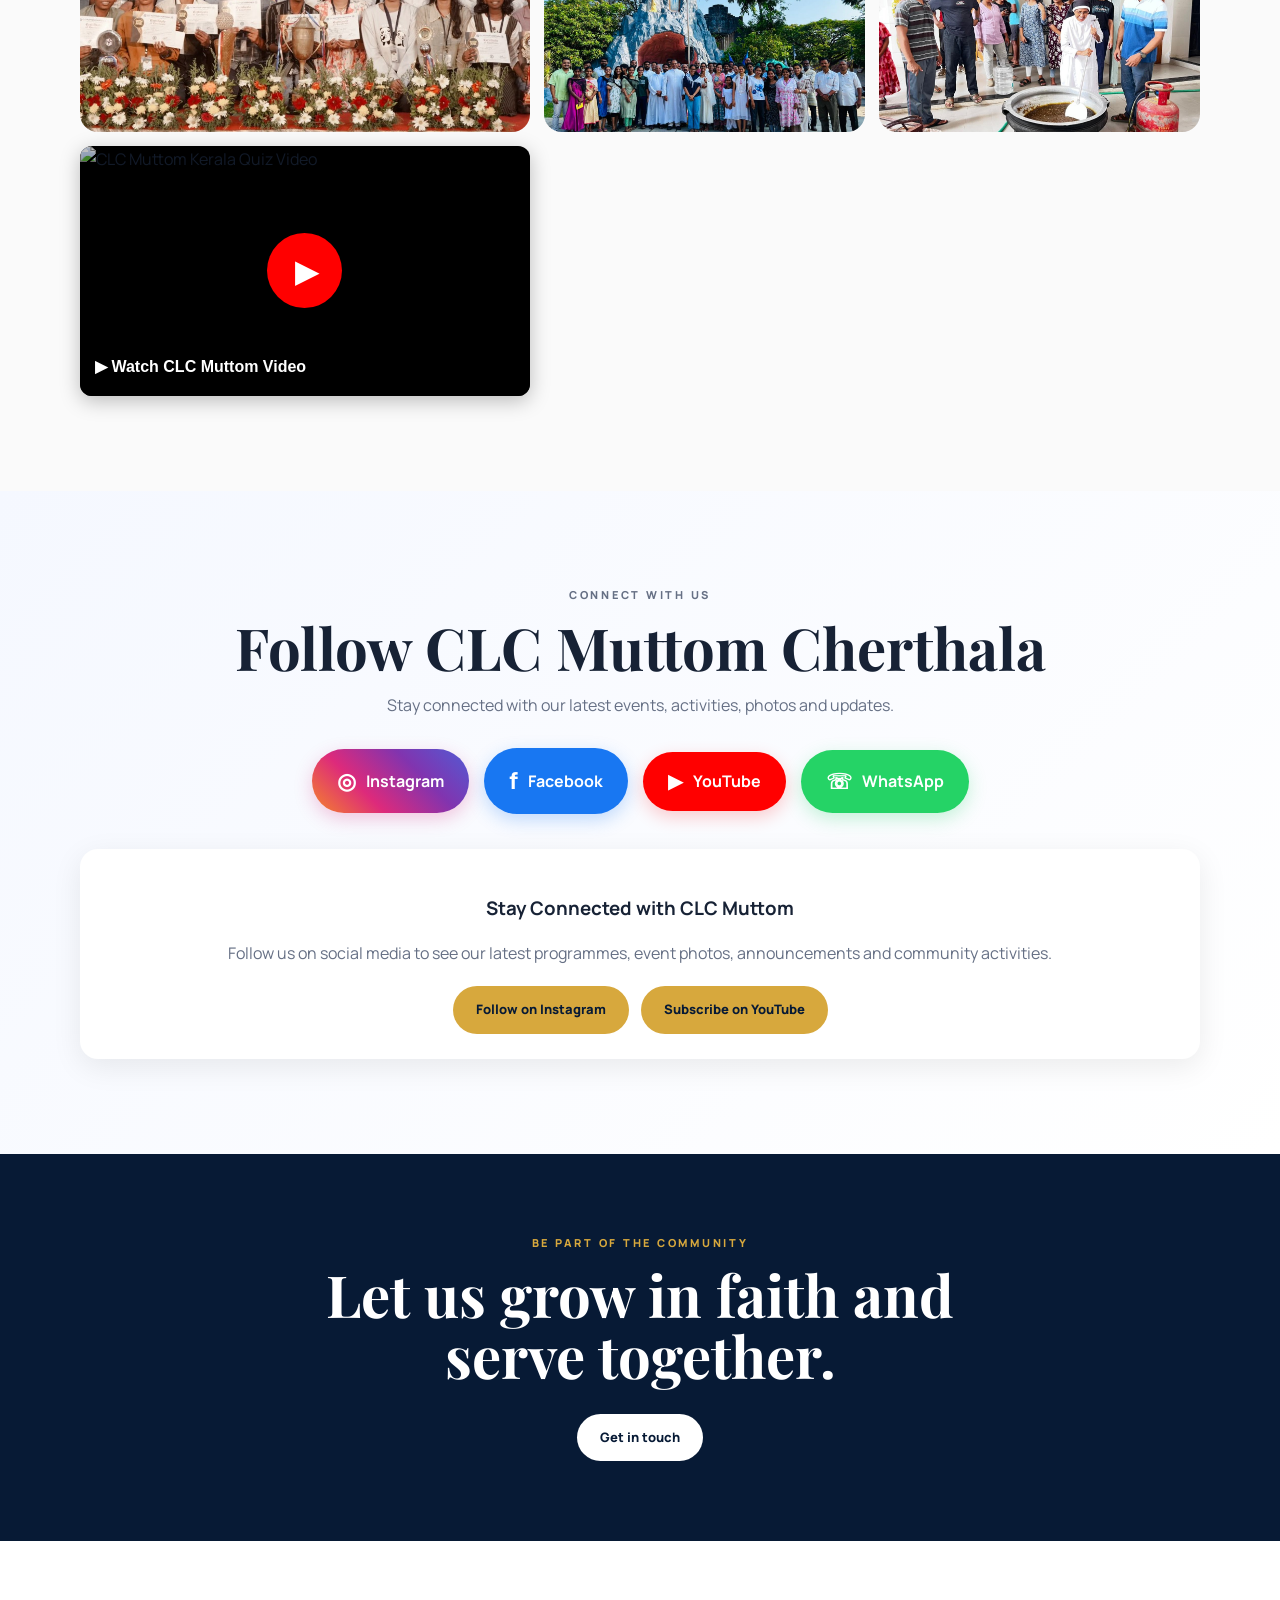
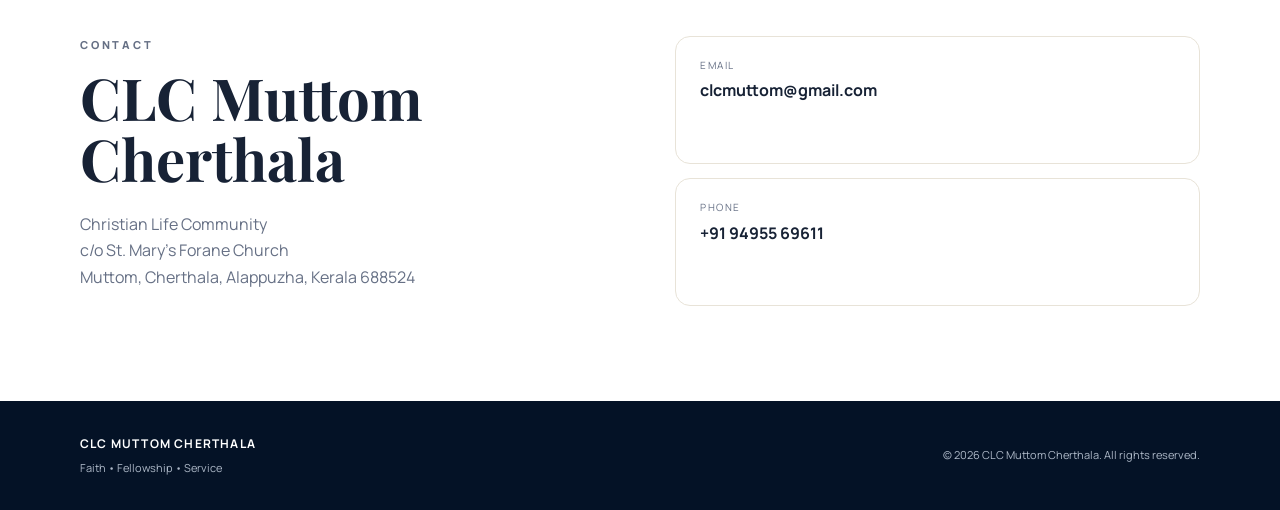
==== commit 88dcbef7: "Update index.html" ====
--- a/index.html
+++ b/index.html
@@ -32,15 +32,7 @@
   <a href="#home">Home</a>
   <a href="#about">About</a>
   <a href="#activities">Activities</a>
-    <a
-  href="kerala-quiz.html"
-  style="
-    display:block;
-    text-decoration:none;
-    color:inherit;
-  "> Kerala Quiz 2026
- 
-</a> 
+  <a href="kerala-quiz.html"> Kerala Quiz 2026</a> 
   <a href="#events">Events</a>
   <a href="#gallery">Gallery</a>
   <a href="#social">Social Media</a>
